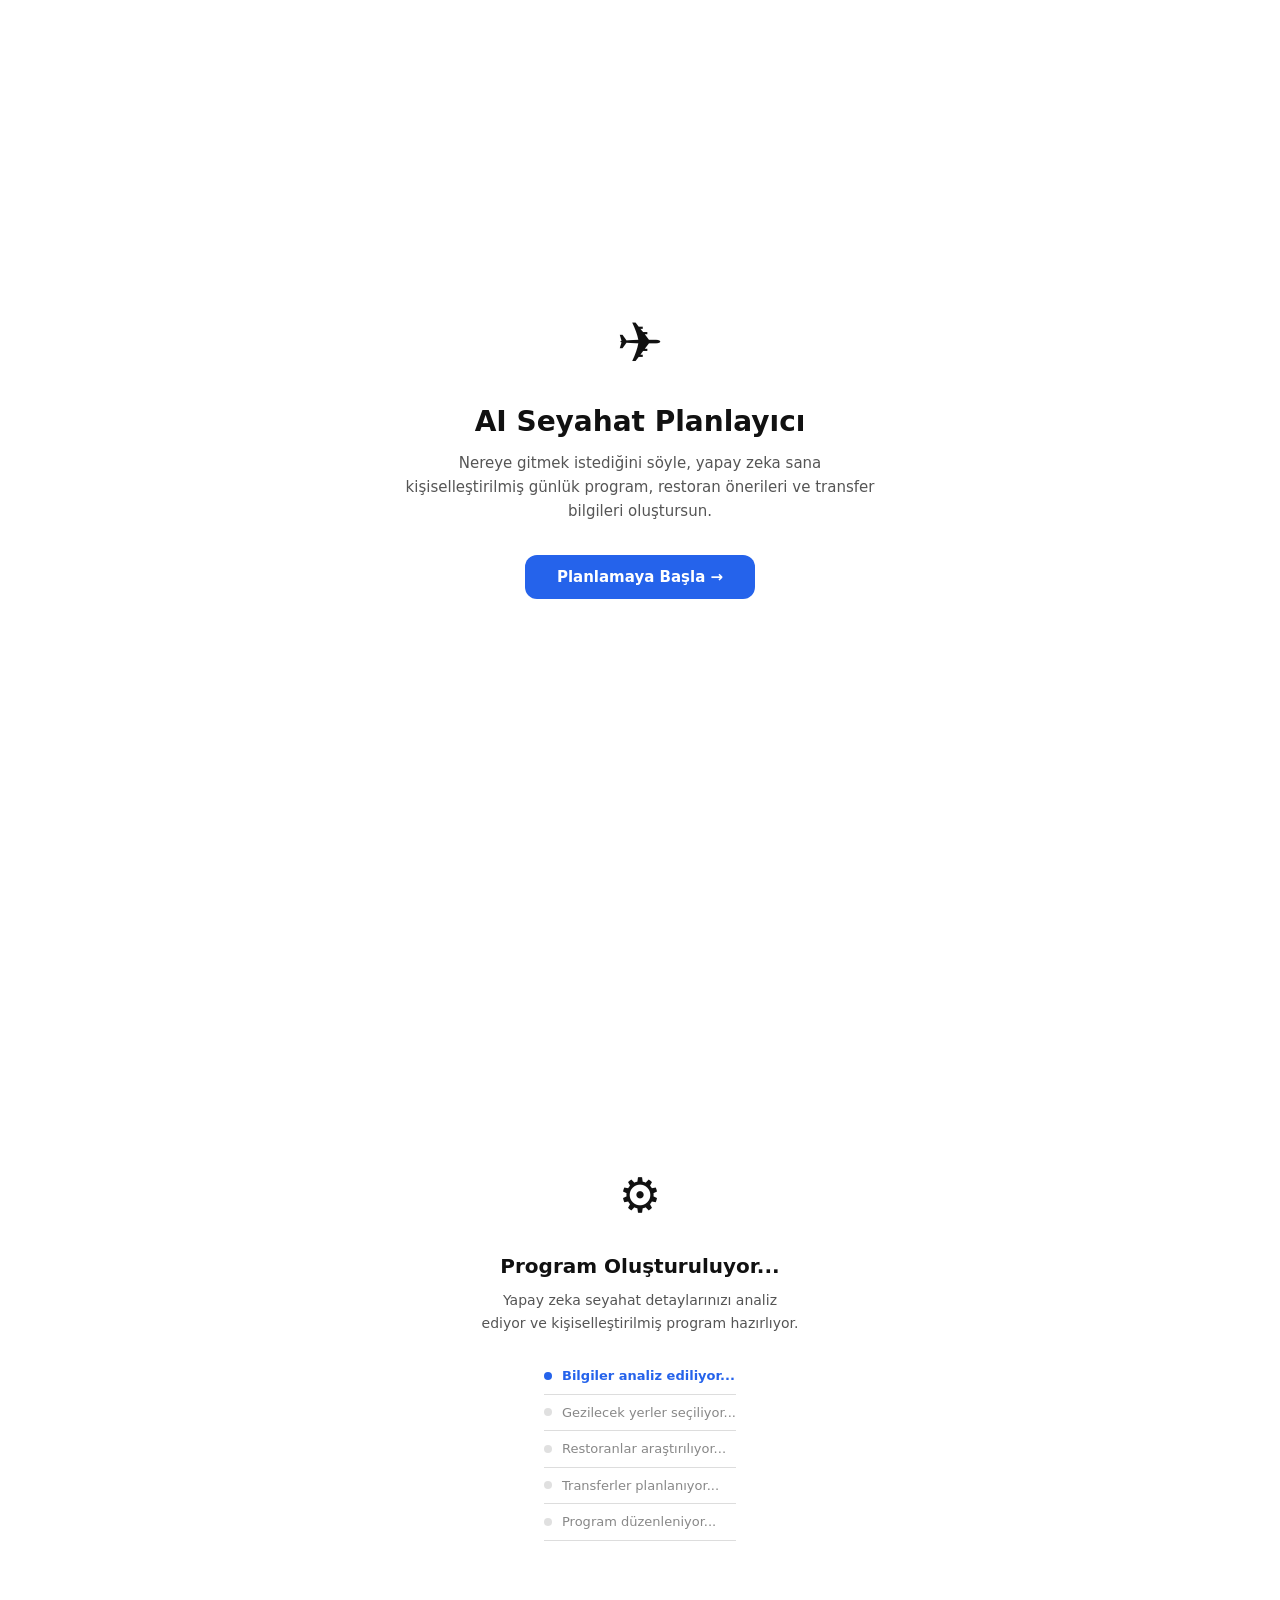
==== index.html @ 876c0dc4 "Add files via upload" ====
<!DOCTYPE html>
<html lang="tr">
<head>
<meta charset="UTF-8">
<meta name="viewport" content="width=device-width, initial-scale=1.0">
<title>AI Seyahat Planlayıcı</title>
<style>
:root {
  --bg:#fff;--bg2:#f6f6f6;--bg3:#ececec;--bg4:#e0e0e0;
  --text:#111;--text2:#555;--text3:#888;
  --border:#ddd;--border2:#bbb;
  --accent:#2563eb;--accent-bg:#eff6ff;--accent-border:#bfdbfe;
  --danger:#dc2626;--danger-bg:#fef2f2;
  --success:#16a34a;--success-bg:#f0fdf4;
  --warn:#d97706;--warn-bg:#fffbeb;
  --radius:8px;--radius-lg:12px;
  --font:'Segoe UI',system-ui,sans-serif;
  --shadow:0 1px 3px rgba(0,0,0,.08),0 1px 2px rgba(0,0,0,.06);
}
@media(prefers-color-scheme:dark){
  :root{
    --bg:#161616;--bg2:#1f1f1f;--bg3:#2a2a2a;--bg4:#333;
    --text:#e8e8e8;--text2:#aaa;--text3:#666;
    --border:#2e2e2e;--border2:#444;
    --accent:#3b82f6;--accent-bg:#1e3a5f;--accent-border:#2a4f8a;
    --danger:#ef4444;--danger-bg:#3b0f0f;
    --success:#22c55e;--success-bg:#0f2e1a;
    --warn:#f59e0b;--warn-bg:#2e1f00;
    --shadow:0 1px 3px rgba(0,0,0,.3);
  }
}
*{box-sizing:border-box;margin:0;padding:0}
body{background:var(--bg);color:var(--text);font-family:var(--font);min-height:100vh;line-height:1.5}
input,select,textarea,button{font-family:var(--font);font-size:14px;color:var(--text)}
input,select,textarea{background:var(--bg);border:1px solid var(--border);border-radius:var(--radius);padding:9px 12px;width:100%;outline:none;transition:border-color .15s}
input:focus,select:focus,textarea:focus{border-color:var(--accent)}
select option{background:var(--bg)}

/* SCREENS */
.screen{display:none;min-height:100vh}
.screen.active{display:block}

/* ── ONBOARDING ── */
#screen-welcome{background:var(--bg);display:flex;align-items:center;justify-content:center;padding:24px}
.welcome-box{max-width:480px;width:100%;text-align:center}
.welcome-icon{font-size:56px;margin-bottom:16px}
.welcome-title{font-size:28px;font-weight:700;color:var(--text);margin-bottom:8px}
.welcome-sub{font-size:15px;color:var(--text2);margin-bottom:32px;line-height:1.6}
.welcome-btn{display:inline-flex;align-items:center;gap:8px;padding:13px 32px;background:var(--accent);color:#fff;border:none;border-radius:var(--radius-lg);font-size:15px;font-weight:600;cursor:pointer;transition:opacity .15s}
.welcome-btn:hover{opacity:.9}

/* ── SETUP FORM ── */
#screen-setup{padding:0}
.setup-header{background:var(--accent);color:#fff;padding:20px 20px 16px;position:sticky;top:0;z-index:10}
.setup-header-top{display:flex;align-items:center;justify-content:space-between;margin-bottom:4px}
.setup-header-title{font-size:17px;font-weight:700}
.setup-progress{font-size:12px;opacity:.8}
.progress-bar{height:3px;background:rgba(255,255,255,.3);border-radius:2px;margin-top:8px}
.progress-fill{height:100%;background:#fff;border-radius:2px;transition:width .3s}

.setup-body{padding:20px;max-width:560px;margin:0 auto;padding-bottom:100px}
.form-section{margin-bottom:28px}
.form-section-title{font-size:13px;font-weight:700;text-transform:uppercase;letter-spacing:.06em;color:var(--text3);margin-bottom:12px;display:flex;align-items:center;gap:6px}
.form-section-title span{font-size:16px}
.form-grid{display:grid;gap:10px}
.form-grid-2{grid-template-columns:1fr 1fr}
.form-label{font-size:12px;font-weight:600;color:var(--text2);margin-bottom:4px;display:block}
.form-group{display:flex;flex-direction:column}
.form-hint{font-size:11px;color:var(--text3);margin-top:4px}
.form-opt{font-size:11px;color:var(--text3);margin-left:4px;font-weight:400}

.tag-group{display:flex;flex-wrap:wrap;gap:6px}
.tag-btn{padding:6px 12px;border:1px solid var(--border);border-radius:20px;background:var(--bg2);font-size:12px;font-weight:500;cursor:pointer;transition:all .15s;color:var(--text2)}
.tag-btn.selected{background:var(--accent-bg);border-color:var(--accent-border);color:var(--accent)}

.api-box{background:var(--bg2);border:1px solid var(--border);border-radius:var(--radius-lg);padding:14px;margin-bottom:20px}
.api-box-title{font-size:13px;font-weight:600;color:var(--text);margin-bottom:4px;display:flex;align-items:center;gap:6px}
.api-box-sub{font-size:12px;color:var(--text2);margin-bottom:10px;line-height:1.5}
.api-input-row{display:flex;gap:8px}
.api-input-row input{flex:1}
.api-toggle{padding:9px 14px;background:var(--bg3);border:1px solid var(--border);border-radius:var(--radius);cursor:pointer;font-size:13px;color:var(--text2);white-space:nowrap}
.api-status{font-size:11px;margin-top:6px;padding:5px 10px;border-radius:var(--radius);display:none}
.api-status.ok{display:block;background:var(--success-bg);color:var(--success)}
.api-status.err{display:block;background:var(--danger-bg);color:var(--danger)}

.setup-footer{position:fixed;bottom:0;left:0;right:0;padding:16px 20px;background:var(--bg);border-top:1px solid var(--border);display:flex;gap:10px;z-index:10}
.btn-primary{flex:1;padding:12px;background:var(--accent);color:#fff;border:none;border-radius:var(--radius-lg);font-size:14px;font-weight:700;cursor:pointer;transition:opacity .15s}
.btn-primary:hover{opacity:.9}
.btn-primary:disabled{opacity:.5;cursor:not-allowed}
.btn-secondary{padding:12px 20px;background:var(--bg2);color:var(--text2);border:1px solid var(--border);border-radius:var(--radius-lg);font-size:14px;font-weight:600;cursor:pointer}

/* ── LOADING ── */
#screen-loading{display:flex;flex-direction:column;align-items:center;justify-content:center;padding:40px 24px;text-align:center}
.loading-icon{font-size:48px;margin-bottom:20px;animation:spin 2s linear infinite}
@keyframes spin{to{transform:rotate(360deg)}}
.loading-title{font-size:20px;font-weight:700;margin-bottom:8px}
.loading-sub{font-size:14px;color:var(--text2);max-width:320px;line-height:1.6}
.loading-steps{margin-top:24px;text-align:left;max-width:300px}
.loading-step{display:flex;align-items:center;gap:10px;padding:8px 0;font-size:13px;color:var(--text3);border-bottom:1px solid var(--border)}
.loading-step.active{color:var(--accent);font-weight:600}
.loading-step.done{color:var(--success)}
.loading-step-dot{width:8px;height:8px;border-radius:50%;background:var(--bg4);flex-shrink:0}
.loading-step.active .loading-step-dot{background:var(--accent)}
.loading-step.done .loading-step-dot{background:var(--success)}

/* ── PROGRAM (Japonya stili) ── */
#screen-program{padding:0}
.prog-header{background:var(--bg);border-bottom:1px solid var(--border);padding:14px 16px;position:sticky;top:0;z-index:10}
.prog-header-top{display:flex;align-items:center;justify-content:space-between;margin-bottom:2px}
.prog-trip-name{font-size:16px;font-weight:700;color:var(--text)}
.prog-trip-dates{font-size:12px;color:var(--text2)}
.prog-header-actions{display:flex;gap:8px;align-items:center}
.prog-new-btn{font-size:11px;font-weight:600;color:var(--accent);background:var(--accent-bg);border:1px solid var(--accent-border);padding:5px 11px;border-radius:var(--radius);cursor:pointer}
.countdown-badge{font-size:11px;font-weight:600;background:var(--accent-bg);color:var(--accent);padding:4px 10px;border-radius:var(--radius)}

.date-strip{display:flex;gap:6px;overflow-x:auto;padding:12px 16px;scrollbar-width:none;background:var(--bg)}
.date-strip::-webkit-scrollbar{display:none}
.date-btn{flex-shrink:0;padding:7px 11px;border-radius:var(--radius);border:1px solid var(--border);background:var(--bg);cursor:pointer;text-align:center;min-width:56px;transition:all .15s;color:var(--text)}
.date-btn.active{background:var(--accent-bg);border-color:var(--accent-border)}
.date-btn .dn{font-size:9.5px;color:var(--text2)}
.date-btn.active .dn{color:var(--accent)}
.date-btn .dd{font-size:16px;font-weight:700;color:var(--text)}
.date-btn.active .dd{color:var(--accent)}
.date-btn .dc{font-size:8.5px;color:var(--text3);margin-top:1px}
.date-btn.active .dc{color:var(--accent)}

.weather-card{margin:0 16px 10px;background:var(--bg2);border:1px solid var(--border);border-radius:var(--radius-lg);padding:10px 14px;display:flex;align-items:center;justify-content:space-between}
.w-left{display:flex;align-items:center;gap:10px}
.w-icon{font-size:26px;line-height:1}
.w-temp{font-size:20px;font-weight:700;color:var(--text)}
.w-range{font-size:12px;color:var(--text2)}
.w-right{text-align:right}
.w-desc{font-size:12px;color:var(--text2)}
.w-tip{font-size:11px;color:var(--text3);margin-top:2px;max-width:180px}

.sec-label{font-size:11px;font-weight:700;color:var(--text2);letter-spacing:.06em;text-transform:uppercase;padding:0 16px 8px;display:flex;align-items:center;justify-content:space-between}
.add-btn{font-size:11px;font-weight:600;color:var(--accent);background:var(--accent-bg);border:1px solid var(--accent-border);padding:4px 12px;border-radius:var(--radius);cursor:pointer}

.timeline{padding:0 16px}
.tl-item{display:flex;gap:10px;margin-bottom:4px}
.tl-time{width:42px;flex-shrink:0;font-size:11px;color:var(--text3);padding-top:10px;text-align:right;line-height:1.3}
.tl-mid{width:18px;flex-shrink:0;display:flex;flex-direction:column;align-items:center}
.dot{width:10px;height:10px;border-radius:50%;margin-top:8px;flex-shrink:0;border:2px solid var(--bg)}
.dot-tren{background:#2563eb}.dot-gezi{background:#16a34a}.dot-yemek{background:#dc2626}
.dot-otel{background:#7c3aed}.dot-gece{background:#be185d}.dot-ucus{background:#6b7280}.dot-hotel{background:#7c3aed}
.tl-line{flex:1;width:2px;background:var(--border);margin-top:2px}
.ev-card{flex:1;background:var(--bg);border:1px solid var(--border);border-radius:var(--radius);padding:9px 12px;margin-bottom:4px;cursor:pointer;transition:border-color .15s;position:relative}
.ev-card:hover{border-color:var(--border2)}
.ev-card.active{border-color:var(--accent-border);background:var(--accent-bg)}
.ev-card.ev-return{background:var(--bg2)}
.ev-title{font-size:13px;font-weight:600;color:var(--text)}
.ev-card.active .ev-title{color:var(--accent)}
.ev-sub{font-size:11px;color:var(--text2);margin-top:2px}
.ev-badges{display:flex;gap:4px;margin-top:6px;flex-wrap:wrap}
.badge{font-size:9.5px;padding:2px 7px;border-radius:var(--radius);font-weight:600}
.badge-tren{background:#eff6ff;color:#1d4ed8}.badge-gezi{background:#f0fdf4;color:#15803d}
.badge-yemek{background:#fef2f2;color:#b91c1c}.badge-otel{background:#f5f3ff;color:#6d28d9}
.badge-gece{background:#fdf2f8;color:#9d174d}.badge-rez{background:#fef2f2;color:#991b1b}
@media(prefers-color-scheme:dark){
  .badge-tren{background:#1e3a6e;color:#93c5fd}.badge-gezi{background:#14532d;color:#86efac}
  .badge-yemek{background:#450a0a;color:#fca5a5}.badge-otel{background:#2e1065;color:#c4b5fd}
  .badge-gece{background:#4a044e;color:#f0abfc}.badge-rez{background:#450a0a;color:#fca5a5}
}
.ev-actions{position:absolute;top:8px;right:8px;display:none;gap:4px}
.ev-card:hover .ev-actions{display:flex}
.ev-edit{font-size:11px;background:var(--accent-bg);color:var(--accent);border:none;padding:2px 8px;border-radius:var(--radius);cursor:pointer;font-weight:600}
.ev-del{font-size:11px;background:var(--danger-bg);color:var(--danger);border:none;padding:2px 8px;border-radius:var(--radius);cursor:pointer;font-weight:600}

.detail-panel{margin:4px 16px 0;background:var(--bg);border:1px solid var(--accent-border);border-radius:var(--radius-lg);overflow:hidden;display:none}
.detail-panel.open{display:block}
.detail-header{background:var(--accent-bg);padding:10px 14px;display:flex;align-items:center;justify-content:space-between}
.detail-htitle{font-size:13px;font-weight:600;color:var(--accent)}
.detail-close{font-size:20px;cursor:pointer;color:var(--accent);background:none;border:none;padding:0;line-height:1;font-family:var(--font)}
.detail-body{padding:12px 14px}
.det-row{display:flex;gap:8px;margin-bottom:8px;align-items:flex-start}
.det-key{font-size:11px;color:var(--text2);width:52px;flex-shrink:0;padding-top:1px;font-weight:600}
.det-val{font-size:12px;color:var(--text);flex:1;line-height:1.5}
.det-val.warn{color:var(--danger);font-weight:600}
.det-map{display:block;width:100%;margin-top:10px;padding:9px;text-align:center;background:var(--bg2);border:1px solid var(--border);border-radius:var(--radius);font-size:12px;font-weight:600;color:var(--accent);text-decoration:none}
.det-map:hover{background:var(--bg3)}

.add-form{margin:8px 16px 0;background:var(--bg2);border:1px solid var(--border2);border-radius:var(--radius-lg);padding:14px;display:none}
.add-form.open{display:block}
.add-form-title{font-size:13px;font-weight:700;color:var(--text);margin-bottom:12px}
.form-row{display:flex;gap:8px;margin-bottom:8px}
.form-row input,.form-row select{flex:1}
.form-row select{min-width:110px;max-width:130px}
.form-btns{display:flex;gap:8px;margin-top:12px}
.form-btns button{flex:1;padding:9px;font-size:12px;font-weight:700;font-family:var(--font);border-radius:var(--radius);cursor:pointer;border:1px solid var(--border)}
.form-save{background:var(--accent-bg);color:var(--accent);border-color:var(--accent-border)}
.form-cancel{background:var(--bg);color:var(--text2)}

.btabs{display:flex;margin:16px 16px 0;border:1px solid var(--border);border-radius:var(--radius);overflow:hidden}
.tbtn{flex:1;padding:9px 4px;font-size:11px;font-weight:600;color:var(--text2);background:var(--bg2);border:none;cursor:pointer;border-right:1px solid var(--border);transition:all .15s;font-family:var(--font)}
.tbtn:last-child{border-right:none}
.tbtn.active{background:var(--bg);color:var(--text)}
.tab-content{margin:8px 16px 0;display:none}
.tab-content.active{display:block}

.rez-card{background:var(--bg);border:1px solid var(--border);border-radius:var(--radius);padding:10px 12px;margin-bottom:6px;display:flex;align-items:center;gap:10px}
.rez-dot{width:9px;height:9px;border-radius:50%;flex-shrink:0}
.rez-dot.zorunlu{background:#dc2626}.rez-dot.onerilen{background:#d97706}.rez-dot.bilet{background:#16a34a}
.rez-name{font-size:13px;font-weight:600;color:var(--text)}
.rez-meta{font-size:11px;color:var(--text2);margin-top:1px}
.rez-phone{font-size:11px;color:var(--accent);background:none;border:none;cursor:pointer;padding:0;font-family:var(--font);font-weight:600}

.tr-card{background:var(--bg);border:1px solid var(--border);border-radius:var(--radius);padding:10px 12px;margin-bottom:6px}
.tr-route{font-size:13px;font-weight:600;color:var(--text)}
.tr-detail{font-size:11px;color:var(--text2);margin-top:3px;line-height:1.5}
.tr-tag{display:inline-block;margin-top:5px;font-size:9.5px;padding:2px 8px;background:var(--accent-bg);color:var(--accent);border-radius:var(--radius);font-weight:600}

.qgrid{display:grid;grid-template-columns:1fr 1fr;gap:6px}
.qcard{background:var(--bg2);border-radius:var(--radius);padding:10px 12px}
.qlabel{font-size:10px;color:var(--text2);margin-bottom:4px;font-weight:600;text-transform:uppercase;letter-spacing:.04em}
.qval{font-size:15px;font-weight:700;color:var(--text)}
.qsub{font-size:11px;color:var(--text3);margin-top:2px}
.divider{height:1px;background:var(--border);margin:12px 0}
.info-text{font-size:12px;color:var(--text2);line-height:1.8}
.info-text b{color:var(--text)}

.legend{display:flex;flex-wrap:wrap;gap:8px;padding:0 16px 4px}
.leg-item{display:flex;align-items:center;gap:5px;font-size:11px;color:var(--text2)}
.leg-dot{width:8px;height:8px;border-radius:50%;flex-shrink:0}
.prog-footer{text-align:center;padding:16px 0 8px}
.reset-btn{font-size:11px;color:var(--text3);background:none;border:none;cursor:pointer;text-decoration:underline;font-family:var(--font)}

/* ERROR */
.error-box{margin:16px;background:var(--danger-bg);border:1px solid var(--danger);border-radius:var(--radius-lg);padding:14px;display:none}
.error-box.show{display:block}
.error-title{font-size:13px;font-weight:700;color:var(--danger);margin-bottom:4px}
.error-msg{font-size:12px;color:var(--danger);line-height:1.5}
.error-retry{margin-top:10px;padding:7px 16px;background:var(--danger);color:#fff;border:none;border-radius:var(--radius);font-size:12px;font-weight:600;cursor:pointer;font-family:var(--font)}
</style>
</head>
<body>

<!-- ═══ EKRAN 1: HOŞ GELDİN ═══ -->
<div id="screen-welcome" class="screen active">
  <div class="welcome-box">
    <div class="welcome-icon">✈️</div>
    <h1 class="welcome-title">AI Seyahat Planlayıcı</h1>
    <p class="welcome-sub">Nereye gitmek istediğini söyle, yapay zeka sana kişiselleştirilmiş günlük program, restoran önerileri ve transfer bilgileri oluştursun.</p>
    <button class="welcome-btn" onclick="goSetup()">Planlamaya Başla →</button>
  </div>
</div>

<!-- ═══ EKRAN 2: FORM ═══ -->
<div id="screen-setup" class="screen">
  <div class="setup-header">
    <div class="setup-header-top">
      <span class="setup-header-title">Seyahat Detayları</span>
      <span class="setup-progress" id="form-progress">Adım 1/3</span>
    </div>
    <div class="progress-bar"><div class="progress-fill" id="progress-fill" style="width:33%"></div></div>
  </div>

  <div class="setup-body">

    <!-- API ANAHTARI -->
    <div class="api-box" id="api-box">
      <div class="api-box-title">🔑 API Anahtarı <span style="font-size:11px;font-weight:400;color:var(--text3)">(GitHub Pages için)</span></div>
      <div class="api-box-sub">Claude.ai'de bu alan atlanabilir. GitHub Pages'de kullanmak için Anthropic API anahtarınızı girin. Anahtar yalnızca tarayıcınızda saklanır.</div>
      <div class="api-input-row">
        <input type="password" id="api-key-input" placeholder="sk-ant-..." autocomplete="off">
        <button class="api-toggle" onclick="toggleKey()">Göster</button>
        <button class="api-toggle" onclick="testKey()" style="background:var(--accent-bg);color:var(--accent);border-color:var(--accent-border)">Test</button>
      </div>
      <div class="api-status" id="api-status"></div>
      <p style="font-size:11px;color:var(--text3);margin-top:8px">
        Anahtar al: <a href="https://console.anthropic.com" target="_blank" style="color:var(--accent)">console.anthropic.com</a> → API Keys → Create Key. Claude.ai'de kullanıyorsanız bu alanı boş bırakın.
      </p>
    </div>

    <!-- BÖLÜM 1: NEREYE -->
    <div class="form-section">
      <div class="form-section-title"><span>🌍</span> Nereye Gidiyorsunuz?</div>
      <div class="form-grid">
        <div class="form-group">
          <label class="form-label">Ülke / Şehirler *</label>
          <input type="text" id="f-ulke" placeholder="ör: Japonya – Tokyo, Kyoto, Osaka" required>
          <span class="form-hint">Birden fazla şehir varsa virgülle ayırın</span>
        </div>
        <div class="form-group">
          <label class="form-label">Varış Havalimanı *</label>
          <input type="text" id="f-havaalani-varis" placeholder="ör: Haneda (HND) veya Narita (NRT)">
        </div>
        <div class="form-group">
          <label class="form-label">Dönüş Havalimanı <span class="form-opt">opsiyonel</span></label>
          <input type="text" id="f-havaalani-donus" placeholder="Varışla aynıysa boş bırakın">
        </div>
      </div>
    </div>

    <!-- BÖLÜM 2: TARİHLER -->
    <div class="form-section">
      <div class="form-section-title"><span>📅</span> Tarihler ve Saatler</div>
      <div class="form-grid form-grid-2">
        <div class="form-group">
          <label class="form-label">Gidiş Tarihi *</label>
          <input type="date" id="f-giris-tarih">
        </div>
        <div class="form-group">
          <label class="form-label">Dönüş Tarihi *</label>
          <input type="date" id="f-cikis-tarih">
        </div>
        <div class="form-group">
          <label class="form-label">Varış Saati *</label>
          <input type="time" id="f-varis-saat" placeholder="Yerel saatle">
        </div>
        <div class="form-group">
          <label class="form-label">Dönüş Uçuş Saati *</label>
          <input type="time" id="f-donus-saat" placeholder="Kalkış saati">
        </div>
      </div>
      <div class="form-group" style="margin-top:10px">
        <label class="form-label">Kişi Sayısı</label>
        <select id="f-kisi">
          <option value="1">1 kişi</option>
          <option value="2" selected>2 kişi</option>
          <option value="3">3 kişi</option>
          <option value="4">4 kişi</option>
          <option value="5+">5+ kişi</option>
        </select>
      </div>
    </div>

    <!-- BÖLÜM 3: OTEL -->
    <div class="form-section">
      <div class="form-section-title"><span>🏨</span> Konaklama <span class="form-opt" style="font-size:12px;font-weight:400;text-transform:none;letter-spacing:0">(Opsiyonel)</span></div>
      <div id="otel-listesi">
        <div class="form-group otel-item">
          <label class="form-label">Otel / Bölge</label>
          <div style="display:flex;gap:8px">
            <input type="text" placeholder="ör: Shibuya Tokyu Rei veya Shibuya bölgesi" style="flex:1">
            <input type="text" placeholder="Tarih aralığı (ör: 26-28 Mar)" style="flex:1">
          </div>
        </div>
      </div>
      <button onclick="otelEkle()" style="margin-top:8px;font-size:12px;color:var(--accent);background:none;border:none;cursor:pointer;font-family:var(--font);font-weight:600">+ Otel Ekle</button>
    </div>

    <!-- BÖLÜM 4: TERCIHLER -->
    <div class="form-section">
      <div class="form-section-title"><span>⚡</span> Gezi Tercihleri</div>
      <div class="form-group" style="margin-bottom:12px">
        <label class="form-label">Gezi Temposu</label>
        <select id="f-tempo">
          <option value="rahat">Rahat – Az yer, derin gezme, molalar</option>
          <option value="orta" selected>Orta – Dengeli tempo</option>
          <option value="yogun">Yoğun – Mümkün olduğunca çok yer</option>
        </select>
      </div>
      <div class="form-group" style="margin-bottom:12px">
        <label class="form-label">Bütçe Seviyesi</label>
        <select id="f-butce">
          <option value="ekonomik">Ekonomik – Uygun fiyatlı seçenekler</option>
          <option value="orta" selected>Orta – Her kategoride seçenek</option>
          <option value="luks">Lüks – Kalite ön planda</option>
        </select>
      </div>
      <div class="form-group">
        <label class="form-label" style="margin-bottom:8px">İlgi Alanları (birden fazla seçilebilir)</label>
        <div class="tag-group" id="ilgi-group">
          <button class="tag-btn selected" data-val="kültür tapınak tarihi">🏛 Kültür & Tarih</button>
          <button class="tag-btn selected" data-val="yemek restoran sokak yemeği">🍜 Yemek & Mutfak</button>
          <button class="tag-btn" data-val="alışveriş market">🛍 Alışveriş</button>
          <button class="tag-btn" data-val="doğa park bahçe">🌿 Doğa & Parklar</button>
          <button class="tag-btn" data-val="gece hayatı bar kulüp">🎵 Gece Hayatı</button>
          <button class="tag-btn" data-val="müze sanat galeri">🎨 Müze & Sanat</button>
          <button class="tag-btn" data-val="macera aktivite deneyim">🎭 Deneyim & Aktivite</button>
          <button class="tag-btn" data-val="plaj deniz">🏖 Plaj & Deniz</button>
          <button class="tag-btn" data-val="spor fitness yürüyüş">🏃 Spor & Yürüyüş</button>
        </div>
      </div>
    </div>

    <!-- BÖLÜM 5: EK BİLGİLER -->
    <div class="form-section">
      <div class="form-section-title"><span>📝</span> Ek Notlar <span class="form-opt" style="font-size:12px;font-weight:400;text-transform:none;letter-spacing:0">(Opsiyonel)</span></div>
      <div class="form-group">
        <label class="form-label">Özel İstekler / Notlar</label>
        <textarea id="f-notlar" rows="3" placeholder="ör: Vejetaryen yemek tercih ederiz, çocuk var, daha önce Tokyo'ya gittik Kyoto'yu görmek istiyoruz..."></textarea>
      </div>
      <div class="form-group" style="margin-top:10px">
        <label class="form-label">Ulaşım Tercihi</label>
        <select id="f-ulasim">
          <option value="toplu" selected>Toplu taşıma (metro, tren, otobüs)</option>
          <option value="karisik">Karışık (toplu taşıma + taksi)</option>
          <option value="arac">Araç kiralama</option>
        </select>
      </div>
    </div>

  </div>

  <div class="setup-footer">
    <button class="btn-secondary" onclick="goWelcome()">← Geri</button>
    <button class="btn-primary" id="generate-btn" onclick="generateProgram()">🪄 Program Oluştur</button>
  </div>
</div>

<!-- ═══ EKRAN 3: YÜKLEME ═══ -->
<div id="screen-loading" class="screen">
  <div class="loading-icon">⚙️</div>
  <div class="loading-title">Program Oluşturuluyor...</div>
  <div class="loading-sub">Yapay zeka seyahat detaylarınızı analiz ediyor ve kişiselleştirilmiş program hazırlıyor.</div>
  <div class="loading-steps">
    <div class="loading-step active" id="step-1"><div class="loading-step-dot"></div>Bilgiler analiz ediliyor...</div>
    <div class="loading-step" id="step-2"><div class="loading-step-dot"></div>Gezilecek yerler seçiliyor...</div>
    <div class="loading-step" id="step-3"><div class="loading-step-dot"></div>Restoranlar araştırılıyor...</div>
    <div class="loading-step" id="step-4"><div class="loading-step-dot"></div>Transferler planlanıyor...</div>
    <div class="loading-step" id="step-5"><div class="loading-step-dot"></div>Program düzenleniyor...</div>
  </div>
  <div class="error-box" id="error-box">
    <div class="error-title">⚠️ Hata Oluştu</div>
    <div class="error-msg" id="error-msg"></div>
    <button class="error-retry" onclick="goSetup()">← Geri Dön</button>
  </div>
</div>

<!-- ═══ EKRAN 4: PROGRAM ═══ -->
<div id="screen-program" class="screen">
  <div class="prog-header">
    <div class="prog-header-top">
      <div>
        <div class="prog-trip-name" id="prog-title">Seyahat Programı</div>
        <div class="prog-trip-dates" id="prog-dates"></div>
      </div>
      <div class="prog-header-actions">
        <div class="countdown-badge" id="cd-badge">...</div>
        <button class="prog-new-btn" onclick="goSetup()">Yeni Plan</button>
      </div>
    </div>
  </div>
  <div class="legend">
    <div class="leg-item"><div class="leg-dot" style="background:#2563eb"></div>Tren</div>
    <div class="leg-item"><div class="leg-dot" style="background:#16a34a"></div>Gezi</div>
    <div class="leg-item"><div class="leg-dot" style="background:#dc2626"></div>Yemek</div>
    <div class="leg-item"><div class="leg-dot" style="background:#7c3aed"></div>Otel</div>
    <div class="leg-item"><div class="leg-dot" style="background:#be185d"></div>Gece</div>
    <div class="leg-item"><div class="leg-dot" style="background:#6b7280"></div>Uçuş</div>
  </div>
  <div class="date-strip" id="ds"></div>
  <div class="weather-card" id="wc" style="display:none"></div>
  <div class="sec-label" id="sl"><span id="sl-text">Program</span><button class="add-btn" onclick="toggleForm()">+ Ekle</button></div>
  <div class="timeline" id="tl"></div>
  <div class="detail-panel" id="dp">
    <div class="detail-header"><span class="detail-htitle" id="dh"></span><button class="detail-close" onclick="closeDetail()">×</button></div>
    <div class="detail-body" id="db"></div>
  </div>
  <div class="add-form" id="af">
    <div class="add-form-title" id="form-title">Yeni Etkinlik Ekle</div>
    <div class="form-row">
      <input type="text" id="f-time" placeholder="Saat (14:30)" style="max-width:100px">
      <select id="f-type">
        <option value="gezi">Gezi</option>
        <option value="yemek">Yemek</option>
        <option value="tren">Tren/Ulaşım</option>
        <option value="otel">Otel</option>
        <option value="gece">Gece</option>
        <option value="ucus">Uçuş</option>
      </select>
    </div>
    <div class="form-row"><input type="text" id="f-etitle" placeholder="Etkinlik adı *"></div>
    <div class="form-row"><input type="text" id="f-esub" placeholder="Kısa açıklama"></div>
    <div class="form-row"><input type="text" id="f-eadres" placeholder="Adres"></div>
    <div class="form-row"><input type="text" id="f-eucret" placeholder="Ücret (ör: ¥500)"></div>
    <div class="form-row"><input type="text" id="f-enot" placeholder="Önemli not"></div>
    <div class="form-btns">
      <button class="form-cancel" onclick="toggleForm()">İptal</button>
      <button class="form-save" id="form-save-btn" onclick="saveEvent()">Kaydet</button>
    </div>
  </div>
  <div class="btabs">
    <button class="tbtn active" onclick="switchTab('rez',this)">Rezervasyonlar</button>
    <button class="tbtn" onclick="switchTab('trans',this)">Transferler</button>
    <button class="tbtn" onclick="switchTab('bilgi',this)">Genel Bilgi</button>
  </div>
  <div class="tab-content active" id="tab-rez"></div>
  <div class="tab-content" id="tab-trans"></div>
  <div class="tab-content" id="tab-bilgi"></div>
  <div class="prog-footer">
    <button class="reset-btn" onclick="resetAll()">Programı Sıfırla</button>
  </div>
</div>

<script>
// ═══════════════════════════════════════════════
// DURUM
// ═══════════════════════════════════════════════
let TRIP = null;   // {title, dates, info}
let DAYS = [];     // [{date,day,city,weather,events,transfer}]
let cur = 0, openEv = null, formOpen = false, editIdx = -1;

const SK = 'ai_seyahat_v1';

// ═══════════════════════════════════════════════
// EKRAN GEÇİŞLERİ
// ═══════════════════════════════════════════════
function show(id) {
  document.querySelectorAll('.screen').forEach(s => s.classList.remove('active'));
  document.getElementById('screen-' + id).classList.add('active');
  window.scrollTo(0, 0);
}
function goWelcome() { show('welcome'); }
function goSetup() {
  show('setup');
  // Kayıtlı API anahtarını yükle
  const k = localStorage.getItem('ai_api_key');
  if (k) document.getElementById('api-key-input').value = k;
}

// ═══════════════════════════════════════════════
// SETUP FORM
// ═══════════════════════════════════════════════
function toggleKey() {
  const inp = document.getElementById('api-key-input');
  inp.type = inp.type === 'password' ? 'text' : 'password';
}

async function testKey() {
  const key = document.getElementById('api-key-input').value.trim();
  const st = document.getElementById('api-status');
  if (!key) { st.className = 'api-status err'; st.textContent = 'API anahtarı boş.'; return; }
  st.className = 'api-status'; st.textContent = 'Test ediliyor...'; st.style.display = 'block';
  try {
    const r = await callClaude('Merhaba, sadece "Tamam" de.', key, 50);
    localStorage.setItem('ai_api_key', key);
    st.className = 'api-status ok'; st.textContent = '✓ API anahtarı geçerli ve kaydedildi.';
  } catch(e) {
    st.className = 'api-status err'; st.textContent = '✗ ' + e.message;
  }
}

document.querySelectorAll('.tag-btn').forEach(b => {
  b.addEventListener('click', () => b.classList.toggle('selected'));
});

function otelEkle() {
  const div = document.createElement('div');
  div.className = 'form-group otel-item';
  div.style.marginTop = '8px';
  div.innerHTML = `<div style="display:flex;gap:8px">
    <input type="text" placeholder="Otel adı / bölge" style="flex:1">
    <input type="text" placeholder="Tarih aralığı" style="flex:1">
    <button onclick="this.parentElement.parentElement.remove()" style="background:none;border:none;cursor:pointer;color:var(--danger);font-size:16px;padding:0 4px">×</button>
  </div>`;
  document.getElementById('otel-listesi').appendChild(div);
}

function getFormData() {
  const ilgiler = [...document.querySelectorAll('.tag-btn.selected')].map(b => b.dataset.val).join(', ');
  const oteller = [...document.querySelectorAll('.otel-item')].map(item => {
    const inputs = item.querySelectorAll('input');
    return inputs[0]?.value ? `${inputs[0].value} (${inputs[1]?.value || ''})` : null;
  }).filter(Boolean);

  return {
    ulke: document.getElementById('f-ulke').value,
    havaalani_varis: document.getElementById('f-havaalani-varis').value,
    havaalani_donus: document.getElementById('f-havaalani-donus').value,
    giris_tarih: document.getElementById('f-giris-tarih').value,
    cikis_tarih: document.getElementById('f-cikis-tarih').value,
    varis_saat: document.getElementById('f-varis-saat').value,
    donus_saat: document.getElementById('f-donus-saat').value,
    kisi: document.getElementById('f-kisi').value,
    tempo: document.getElementById('f-tempo').value,
    butce: document.getElementById('f-butce').value,
    ilgiler,
    oteller,
    notlar: document.getElementById('f-notlar').value,
    ulasim: document.getElementById('f-ulasim').value,
  };
}

async function generateProgram() {
  const d = getFormData();
  if (!d.ulke || !d.giris_tarih || !d.cikis_tarih) {
    alert('Lütfen ülke ve tarih bilgilerini doldurun.'); return;
  }

  const apiKey = document.getElementById('api-key-input').value.trim() || null;
  if (apiKey) localStorage.setItem('ai_api_key', apiKey);

  show('loading');
  animateSteps();

  const prompt = buildPrompt(d);
  try {
    const json = await callClaude(prompt, apiKey, 8000);
    const parsed = JSON.parse(json);
    TRIP = parsed.trip;
    DAYS = parsed.days;
    saveToStorage();
    buildProgramScreen();
    show('program');
  } catch(e) {
    document.getElementById('error-box').classList.add('show');
    document.getElementById('error-msg').textContent = e.message + '\n\nAPI anahtarınızı kontrol edin veya geri dönüp tekrar deneyin.';
  }
}

// ═══════════════════════════════════════════════
// PROMPT OLUŞTURMA
// ═══════════════════════════════════════════════
function buildPrompt(d) {
  const gun = daysBetween(d.giris_tarih, d.cikis_tarih);
  return `Sen deneyimli bir seyahat planlayıcısısın. Aşağıdaki bilgilere göre eksiksiz bir seyahat programı oluştur.

SEYAHAT BİLGİLERİ:
- Destinasyon: ${d.ulke}
- Tarihler: ${d.giris_tarih} – ${d.cikis_tarih} (${gun} gün)
- Varış havalimanı: ${d.havaalani_varis || 'belirtilmedi'}
- Dönüş havalimanı: ${d.havaalani_donus || d.havaalani_varis || 'belirtilmedi'}
- Varış saati: ${d.varis_saat || 'belirtilmedi'}
- Dönüş uçuşu: ${d.donus_saat || 'belirtilmedi'}
- Kişi sayısı: ${d.kisi}
- Tempo: ${d.tempo}
- Bütçe: ${d.butce}
- İlgi alanları: ${d.ilgiler || 'genel'}
- Ulaşım tercihi: ${d.ulasim}
${d.oteller.length ? `- Oteller: ${d.oteller.join(', ')}` : ''}
${d.notlar ? `- Özel notlar: ${d.notlar}` : ''}

GÖREVİN:
Gerçekçi, mantıklı rotalar ve önerilerle dolu günlük program oluştur. Her gün için:
1. Bölgeye en yakın restoranları seç (uzak yerlere gitme)
2. Rota mantığına dikkat et (kuzey→güney veya tek yön, geri dönüş olmasın)
3. Gerçekten var olan yerleri öner
4. Transfer bilgilerini ekle (hat adı, süre, ücret)
5. Her günün sonuna otele dönüş ekle
6. Akşam yemeği için rezervasyon gerekiyorsa belirt

YANIT FORMATI (SADECE JSON, başka hiçbir şey yazma):
{
  "trip": {
    "title": "şehir adı seyahati",
    "subtitle": "X Mar – Y Nis YYYY · N kişi",
    "start_date": "YYYY-MM-DD",
    "end_date": "YYYY-MM-DD",
    "country": "ülke",
    "currency": "para birimi simgesi (ör: ¥ veya €)",
    "emergency": {"polis": "110", "ambulans": "112"},
    "genel_bilgi": ["madde1", "madde2", "madde3"],
    "rezervasyonlar": [
      {"type": "zorunlu|onerilen|bilet", "name": "mekan adı", "tarih": "gün", "saat": "HH:MM", "telefon": "+xx...", "url": ""}
    ]
  },
  "days": [
    {
      "date": "26 Mar",
      "day": "Per",
      "city": "şehir",
      "weather": {"icon": "🌤", "hi": 18, "lo": 10, "desc": "açıklama", "tip": "giysi/hava tavsiyesi"},
      "events": [
        {
          "time": "HH:MM",
          "type": "ucus|tren|gezi|yemek|otel|gece|hotel",
          "title": "etkinlik adı",
          "sub": "kısa açıklama · ücret bilgisi",
          "badges": ["TREN"],
          "isReturn": false,
          "detail": {
            "adres": "tam adres",
            "sure": "süre",
            "ucret": "ücret",
            "not": "önemli not",
            "maps": "https://maps.google.com/?q=..."
          }
        }
      ],
      "transfer": [
        {"route": "A → B", "detail": "hat adı ve detay", "ucret": "ücret · süre"}
      ]
    }
  ]
}

BADGE DEĞERLERİ (sadece bunları kullan): UÇUŞ, TREN, SHİNKANSEN, GEZİ, UNESCO, ÜCRETSİZ, KAHVALTI, ÖĞLE, AKŞAM, ATIŞTIRMA, OTEL, TRANSFER, GECE, REZERVASYON, BİLET, KRİTİK, TUR

Türkçe yaz. Sadece JSON döndür, açıklama ekleme.`;
}

function daysBetween(d1, d2) {
  return Math.round((new Date(d2) - new Date(d1)) / 86400000) + 1;
}

// ═══════════════════════════════════════════════
// API ÇAĞRISI
// ═══════════════════════════════════════════════
async function callClaude(prompt, apiKey, maxTokens = 4000) {
  // Claude.ai artifact modu: inject edilen API'yi kullan
  const isArtifact = typeof window.claude !== 'undefined' || !apiKey;

  const headers = { 'Content-Type': 'application/json' };
  if (apiKey) {
    headers['x-api-key'] = apiKey;
    headers['anthropic-version'] = '2023-06-01';
    headers['anthropic-dangerous-direct-browser-access'] = 'true';
  }

  const body = {
    model: 'claude-sonnet-4-5',
    max_tokens: maxTokens,
    messages: [{ role: 'user', content: prompt }]
  };

  const url = 'https://api.anthropic.com/v1/messages';

  const resp = await fetch(url, {
    method: 'POST',
    headers,
    body: JSON.stringify(body)
  });

  if (!resp.ok) {
    const err = await resp.json().catch(() => ({}));
    throw new Error(err?.error?.message || `HTTP ${resp.status}: API isteği başarısız.`);
  }

  const data = await resp.json();
  return data.content[0].text;
}

// ═══════════════════════════════════════════════
// LOADING ANİMASYONU
// ═══════════════════════════════════════════════
function animateSteps() {
  const steps = [1,2,3,4,5];
  const delays = [0, 1500, 3000, 5000, 7000];
  steps.forEach((s, i) => {
    setTimeout(() => {
      document.querySelectorAll('.loading-step').forEach(el => el.classList.remove('active'));
      if (i > 0) document.getElementById('step-' + steps[i-1]).classList.add('done');
      document.getElementById('step-' + s).classList.add('active');
    }, delays[i]);
  });
}

// ═══════════════════════════════════════════════
// PROGRAM EKRANI
// ═══════════════════════════════════════════════
function buildProgramScreen() {
  document.getElementById('prog-title').textContent = TRIP.title;
  document.getElementById('prog-dates').textContent = TRIP.subtitle;
  buildCountdown();
  buildStrip();
  if (DAYS.length > 0) renderDay(DAYS[0]);
}

function buildCountdown() {
  const badge = document.getElementById('cd-badge');
  if (!TRIP?.start_date) return;
  const diff = Math.ceil((new Date(TRIP.start_date) - new Date()) / 86400000);
  badge.textContent = diff > 0 ? diff + ' gün kaldı!' : diff === 0 ? 'Bugün uçuyoruz!' : 'Seyahat tamamlandı';
}

function buildStrip() {
  const s = document.getElementById('ds');
  s.innerHTML = '';
  DAYS.forEach((d, i) => {
    const b = document.createElement('button');
    b.className = 'date-btn' + (i === 0 ? ' active' : '');
    b.innerHTML = `<div class="dn">${d.day}</div><div class="dd">${d.date.split(' ')[0]}</div><div class="dc">${d.city}</div>`;
    b.onclick = () => selectDay(i);
    s.appendChild(b);
  });
}

function selectDay(i) {
  cur = i; closeDetail(); closeForm();
  document.querySelectorAll('.date-btn').forEach((b, j) => b.classList.toggle('active', j === i));
  renderDay(DAYS[i]);
  document.getElementById('ds').children[i].scrollIntoView({ behavior: 'smooth', inline: 'center' });
}

function renderDay(d) {
  const wc = document.getElementById('wc');
  if (d.weather) {
    wc.style.display = 'flex';
    wc.innerHTML = `
      <div class="w-left"><div class="w-icon">${d.weather.icon}</div><div>
        <div class="w-temp">${d.weather.hi}°C</div><div class="w-range">gece ${d.weather.lo}°C</div>
      </div></div>
      <div class="w-right"><div class="w-desc">${d.weather.desc}</div><div class="w-tip">${d.weather.tip}</div></div>`;
  } else { wc.style.display = 'none'; }
  document.getElementById('sl-text').textContent = d.date + ' — ' + d.city;
  buildTimeline(d);
  renderTabs(d);
}

function buildTimeline(d) {
  const tl = document.getElementById('tl');
  tl.innerHTML = '';
  (d.events || []).forEach((ev, i) => {
    const last = i === d.events.length - 1;
    const dc = ev.isReturn ? 'dot-hotel' : 'dot-' + ev.type;
    const item = document.createElement('div');
    item.className = 'tl-item';
    item.innerHTML = `
      <div class="tl-time">${ev.time}</div>
      <div class="tl-mid"><div class="dot ${dc}"></div>${!last ? '<div class="tl-line"></div>' : ''}</div>
      <div class="ev-card${ev.isReturn ? ' ev-return' : ''}" id="ev${i}">
        <div class="ev-title">${ev.title}</div>
        <div class="ev-sub">${ev.sub || ''}</div>
        <div class="ev-badges">${(ev.badges || []).map(b => `<span class="badge badge-${bt(b)}">${b}</span>`).join('')}</div>
        <div class="ev-actions">
          <button class="ev-edit" onclick="editEvent(${i},event)">Düzenle</button>
          <button class="ev-del" onclick="delEvent(${i},event)">Sil</button>
        </div>
      </div>`;
    item.querySelector('.ev-card').addEventListener('click', () => openDetail(i, ev));
    tl.appendChild(item);
  });
}

function bt(b) {
  if (['TREN', 'SHİNKANSEN', 'TUR'].includes(b)) return 'tren';
  if (['GEZİ', 'UNESCO', 'ÜCRETSİZ', 'BİLET ALINDI'].includes(b)) return 'gezi';
  if (['YEMEK', 'KAHVALTI', 'ÖĞLE', 'AKŞAM', 'ATIŞTIRMA'].includes(b)) return 'yemek';
  if (['OTEL', 'TRANSFER'].includes(b)) return 'otel';
  if (['GECE'].includes(b)) return 'gece';
  if (['REZERVASYON', 'BİLET', 'KRİTİK'].includes(b)) return 'rez';
  return 'gezi';
}

function openDetail(i, ev) {
  const p = document.getElementById('dp');
  document.querySelectorAll('.ev-card').forEach(c => c.classList.remove('active'));
  if (openEv === i) { p.classList.remove('open'); openEv = null; return; }
  openEv = i;
  document.getElementById('ev' + i).classList.add('active');
  document.getElementById('dh').textContent = ev.title;
  document.getElementById('db').innerHTML = `
    ${ev.detail?.adres ? `<div class="det-row"><div class="det-key">Adres</div><div class="det-val">${ev.detail.adres}</div></div>` : ''}
    ${ev.detail?.sure ? `<div class="det-row"><div class="det-key">Süre</div><div class="det-val">${ev.detail.sure}</div></div>` : ''}
    ${ev.detail?.ucret ? `<div class="det-row"><div class="det-key">Ücret</div><div class="det-val">${ev.detail.ucret}</div></div>` : ''}
    ${ev.detail?.not ? `<div class="det-row"><div class="det-key">Not</div><div class="det-val warn">${ev.detail.not}</div></div>` : ''}
    ${ev.detail?.maps ? `<a class="det-map" href="${ev.detail.maps}" target="_blank">🗺 Haritada Göster</a>` : ''}`;
  p.classList.add('open');
}

function closeDetail() {
  openEv = null;
  document.getElementById('dp').classList.remove('open');
  document.querySelectorAll('.ev-card').forEach(c => c.classList.remove('active'));
}

// ═══════════════════════════════════════════════
// EKLEME / SİLME / DÜZENLEME
// ═══════════════════════════════════════════════
function toMin(t) {
  if (!t || t.startsWith('→') || t === '—') return 9999;
  const p = t.replace(/[^0-9:]/g, '').split(':');
  return parseInt(p[0] || 0) * 100 + parseInt(p[1] || 0);
}

function toggleForm() {
  formOpen = !formOpen;
  const f = document.getElementById('af');
  if (formOpen) {
    editIdx = -1;
    document.getElementById('form-title').textContent = 'Yeni Etkinlik Ekle';
    document.getElementById('form-save-btn').textContent = 'Kaydet';
    ['f-time','f-etitle','f-esub','f-eadres','f-eucret','f-enot'].forEach(id => document.getElementById(id).value = '');
    document.getElementById('f-type').value = 'gezi';
    f.classList.add('open');
    f.scrollIntoView({ behavior: 'smooth', block: 'nearest' });
  } else { f.classList.remove('open'); editIdx = -1; }
}

function closeForm() { formOpen = false; editIdx = -1; document.getElementById('af').classList.remove('open'); }

function editEvent(i, e) {
  e.stopPropagation();
  const ev = DAYS[cur].events[i];
  editIdx = i;
  document.getElementById('form-title').textContent = 'Etkinliği Düzenle';
  document.getElementById('form-save-btn').textContent = 'Güncelle';
  document.getElementById('f-time').value = ev.time?.startsWith('→') ? '' : (ev.time || '');
  document.getElementById('f-type').value = ev.type === 'hotel' ? 'otel' : (ev.type || 'gezi');
  document.getElementById('f-etitle').value = ev.title || '';
  document.getElementById('f-esub').value = ev.sub || '';
  document.getElementById('f-eadres').value = ev.detail?.adres !== '—' ? (ev.detail?.adres || '') : '';
  document.getElementById('f-eucret').value = ev.detail?.ucret !== '—' ? (ev.detail?.ucret || '') : '';
  document.getElementById('f-enot').value = ev.detail?.not || '';
  formOpen = true;
  const f = document.getElementById('af');
  f.classList.add('open');
  f.scrollIntoView({ behavior: 'smooth', block: 'nearest' });
  closeDetail();
}

function delEvent(i, e) {
  e.stopPropagation();
  if (!confirm('Bu etkinliği silmek istediğinizden emin misiniz?')) return;
  DAYS[cur].events.splice(i, 1);
  if (openEv === i) closeDetail();
  buildTimeline(DAYS[cur]);
  saveToStorage();
}

function saveEvent() {
  const time = document.getElementById('f-time').value.trim() || '—';
  const type = document.getElementById('f-type').value;
  const title = document.getElementById('f-etitle').value.trim();
  const sub = document.getElementById('f-esub').value.trim();
  const adres = document.getElementById('f-eadres').value.trim();
  const ucret = document.getElementById('f-eucret').value.trim() || '—';
  const not = document.getElementById('f-enot').value.trim();
  if (!title) { alert('Etkinlik adı giriniz.'); return; }
  const lbl = ({ gezi: 'GEZİ', yemek: 'YEMEK', tren: 'TREN', otel: 'OTEL', gece: 'GECE', ucus: 'UÇUŞ' })[type] || 'GEZİ';

  if (editIdx > -1) {
    const ex = DAYS[cur].events[editIdx];
    ex.time = time; ex.type = type; ex.title = title; ex.sub = sub || type; ex.badges = [lbl];
    ex.detail = { adres: adres || '—', sure: ex.detail?.sure || '—', ucret, not, maps: adres ? `https://maps.google.com/?q=${encodeURIComponent(adres)}` : (ex.detail?.maps || 'https://maps.google.com') };
    DAYS[cur].events.sort((a, b) => { if (a.isReturn && !b.isReturn) return 1; if (!a.isReturn && b.isReturn) return -1; return toMin(a.time) - toMin(b.time); });
  } else {
    const ev = { time, type, title, sub: sub || type, badges: [lbl], detail: { adres: adres || '—', sure: '—', ucret, not, maps: adres ? `https://maps.google.com/?q=${encodeURIComponent(adres)}` : 'https://maps.google.com' } };
    const nm = toMin(time);
    let idx = DAYS[cur].events.length;
    for (let i = 0; i < DAYS[cur].events.length; i++) { if (toMin(DAYS[cur].events[i].time) > nm) { idx = i; break; } }
    DAYS[cur].events.splice(idx, 0, ev);
  }

  ['f-time','f-etitle','f-esub','f-eadres','f-eucret','f-enot'].forEach(id => document.getElementById(id).value = '');
  editIdx = -1;
  closeForm();
  buildTimeline(DAYS[cur]);
  saveToStorage();
}

// ═══════════════════════════════════════════════
// SEKMELER
// ═══════════════════════════════════════════════
function renderTabs(d) {
  // Rezervasyonlar
  const rezDiv = document.getElementById('tab-rez');
  const rezList = TRIP?.rezervasyonlar || [];
  rezDiv.innerHTML = rezList.length ? rezList.map(r => `
    <div class="rez-card">
      <div class="rez-dot ${r.type}"></div>
      <div style="flex:1"><div class="rez-name">${r.name}</div><div class="rez-meta">${r.tarih}${r.saat ? ', ' + r.saat : ''}</div></div>
      ${r.telefon ? `<button class="rez-phone" onclick="alert('${r.telefon}')">${r.telefon}</button>` : (r.url ? `<a href="${r.url}" target="_blank" class="rez-phone">Bilet Al</a>` : '')}
    </div>`).join('') : '<p style="font-size:13px;color:var(--text2);padding:12px 0">Henüz rezervasyon yok.</p>';

  // Transferler
  document.getElementById('tab-trans').innerHTML = (d.transfer || []).map(t => `
    <div class="tr-card">
      <div class="tr-route">${t.route}</div>
      <div class="tr-detail">${t.detail}</div>
      <span class="tr-tag">${t.ucret}</span>
    </div>`).join('') || '<p style="font-size:13px;color:var(--text2);padding:12px 0">Bu gün transfer bilgisi yok.</p>';

  // Genel bilgi
  const bg = document.getElementById('tab-bilgi');
  if (!bg.dataset.r) {
    const info = TRIP?.genel_bilgi || [];
    const em = TRIP?.emergency || {};
    bg.innerHTML = `
      <div class="qgrid">
        <div class="qcard"><div class="qlabel">Polis</div><div class="qval">${em.polis || '112'}</div></div>
        <div class="qcard"><div class="qlabel">Ambulans</div><div class="qval">${em.ambulans || '112'}</div></div>
      </div>
      <div class="divider"></div>
      <div class="info-text">${info.map(i => `• ${i}`).join('<br>')}</div>`;
    bg.dataset.r = '1';
  }
}

function switchTab(n, b) {
  document.querySelectorAll('.tbtn').forEach(x => x.classList.remove('active'));
  document.querySelectorAll('.tab-content').forEach(x => x.classList.remove('active'));
  b.classList.add('active');
  document.getElementById('tab-' + n).classList.add('active');
}

// ═══════════════════════════════════════════════
// LOCALSTORAGE
// ═══════════════════════════════════════════════
function saveToStorage() {
  try { localStorage.setItem(SK, JSON.stringify({ TRIP, DAYS })); } catch(e) {}
}

function loadFromStorage() {
  try {
    const raw = localStorage.getItem(SK);
    if (!raw) return false;
    const d = JSON.parse(raw);
    if (!d.TRIP || !d.DAYS) return false;
    TRIP = d.TRIP; DAYS = d.DAYS;
    return true;
  } catch(e) { return false; }
}

function resetAll() {
  if (!confirm('Program silinecek ve başa döneceksiniz. Emin misiniz?')) return;
  localStorage.removeItem(SK);
  TRIP = null; DAYS = [];
  show('welcome');
}

// ═══════════════════════════════════════════════
// BAŞLANGIÇ
// ═══════════════════════════════════════════════
if (loadFromStorage() && TRIP && DAYS.length) {
  buildProgramScreen();
  show('program');
}
</script>
</body>
</html>
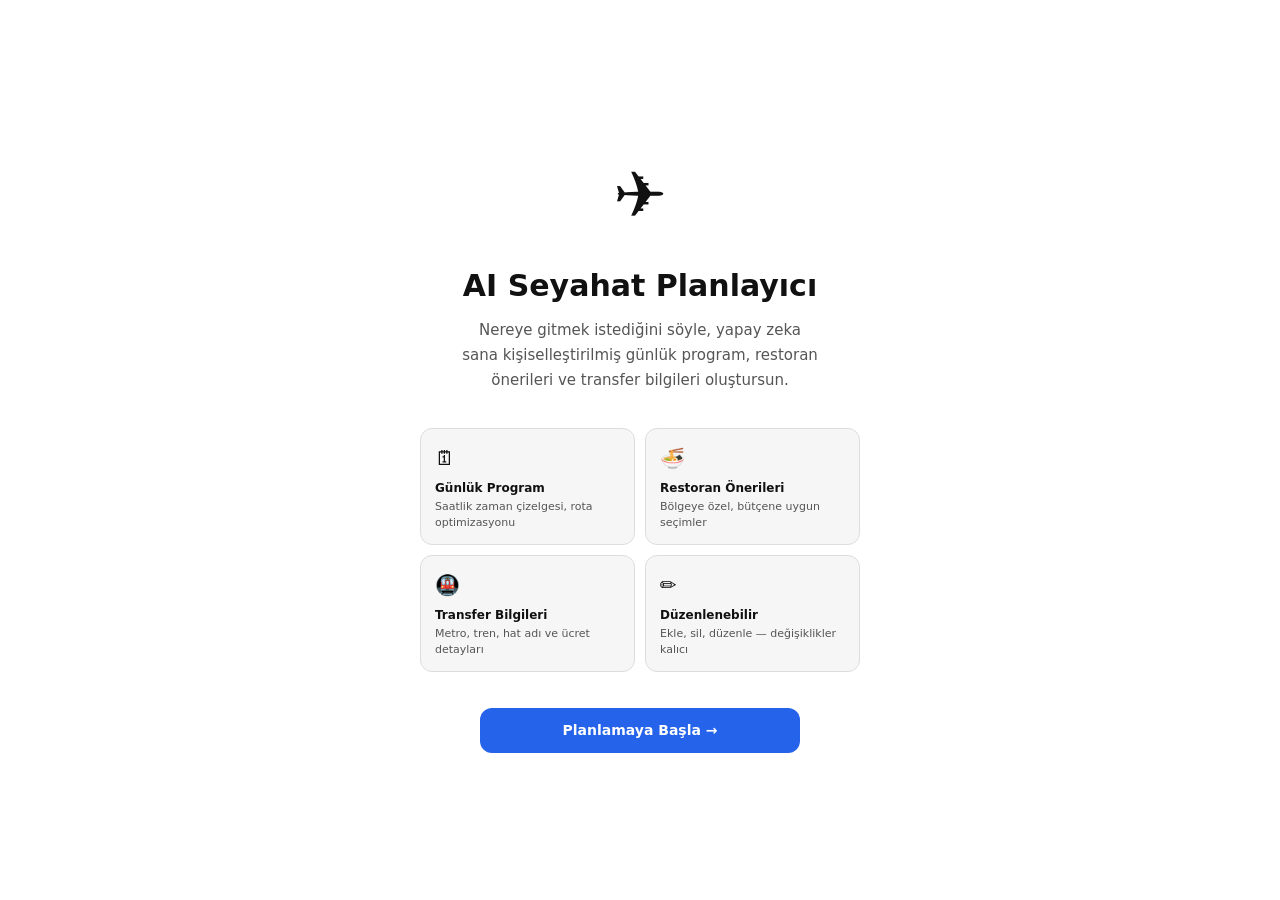
==== commit d07a9d40: "Add files via upload" ====
--- a/index.html
+++ b/index.html
@@ -4,1009 +4,72 @@
 <meta charset="UTF-8">
 <meta name="viewport" content="width=device-width, initial-scale=1.0">
 <title>AI Seyahat Planlayıcı</title>
+<link rel="stylesheet" href="style.css">
 <style>
-:root {
-  --bg:#fff;--bg2:#f6f6f6;--bg3:#ececec;--bg4:#e0e0e0;
-  --text:#111;--text2:#555;--text3:#888;
-  --border:#ddd;--border2:#bbb;
-  --accent:#2563eb;--accent-bg:#eff6ff;--accent-border:#bfdbfe;
-  --danger:#dc2626;--danger-bg:#fef2f2;
-  --success:#16a34a;--success-bg:#f0fdf4;
-  --warn:#d97706;--warn-bg:#fffbeb;
-  --radius:8px;--radius-lg:12px;
-  --font:'Segoe UI',system-ui,sans-serif;
-  --shadow:0 1px 3px rgba(0,0,0,.08),0 1px 2px rgba(0,0,0,.06);
-}
-@media(prefers-color-scheme:dark){
-  :root{
-    --bg:#161616;--bg2:#1f1f1f;--bg3:#2a2a2a;--bg4:#333;
-    --text:#e8e8e8;--text2:#aaa;--text3:#666;
-    --border:#2e2e2e;--border2:#444;
-    --accent:#3b82f6;--accent-bg:#1e3a5f;--accent-border:#2a4f8a;
-    --danger:#ef4444;--danger-bg:#3b0f0f;
-    --success:#22c55e;--success-bg:#0f2e1a;
-    --warn:#f59e0b;--warn-bg:#2e1f00;
-    --shadow:0 1px 3px rgba(0,0,0,.3);
-  }
-}
-*{box-sizing:border-box;margin:0;padding:0}
-body{background:var(--bg);color:var(--text);font-family:var(--font);min-height:100vh;line-height:1.5}
-input,select,textarea,button{font-family:var(--font);font-size:14px;color:var(--text)}
-input,select,textarea{background:var(--bg);border:1px solid var(--border);border-radius:var(--radius);padding:9px 12px;width:100%;outline:none;transition:border-color .15s}
-input:focus,select:focus,textarea:focus{border-color:var(--accent)}
-select option{background:var(--bg)}
-
-/* SCREENS */
-.screen{display:none;min-height:100vh}
-.screen.active{display:block}
-
-/* ── ONBOARDING ── */
-#screen-welcome{background:var(--bg);display:flex;align-items:center;justify-content:center;padding:24px}
-.welcome-box{max-width:480px;width:100%;text-align:center}
-.welcome-icon{font-size:56px;margin-bottom:16px}
-.welcome-title{font-size:28px;font-weight:700;color:var(--text);margin-bottom:8px}
-.welcome-sub{font-size:15px;color:var(--text2);margin-bottom:32px;line-height:1.6}
-.welcome-btn{display:inline-flex;align-items:center;gap:8px;padding:13px 32px;background:var(--accent);color:#fff;border:none;border-radius:var(--radius-lg);font-size:15px;font-weight:600;cursor:pointer;transition:opacity .15s}
-.welcome-btn:hover{opacity:.9}
-
-/* ── SETUP FORM ── */
-#screen-setup{padding:0}
-.setup-header{background:var(--accent);color:#fff;padding:20px 20px 16px;position:sticky;top:0;z-index:10}
-.setup-header-top{display:flex;align-items:center;justify-content:space-between;margin-bottom:4px}
-.setup-header-title{font-size:17px;font-weight:700}
-.setup-progress{font-size:12px;opacity:.8}
-.progress-bar{height:3px;background:rgba(255,255,255,.3);border-radius:2px;margin-top:8px}
-.progress-fill{height:100%;background:#fff;border-radius:2px;transition:width .3s}
-
-.setup-body{padding:20px;max-width:560px;margin:0 auto;padding-bottom:100px}
-.form-section{margin-bottom:28px}
-.form-section-title{font-size:13px;font-weight:700;text-transform:uppercase;letter-spacing:.06em;color:var(--text3);margin-bottom:12px;display:flex;align-items:center;gap:6px}
-.form-section-title span{font-size:16px}
-.form-grid{display:grid;gap:10px}
-.form-grid-2{grid-template-columns:1fr 1fr}
-.form-label{font-size:12px;font-weight:600;color:var(--text2);margin-bottom:4px;display:block}
-.form-group{display:flex;flex-direction:column}
-.form-hint{font-size:11px;color:var(--text3);margin-top:4px}
-.form-opt{font-size:11px;color:var(--text3);margin-left:4px;font-weight:400}
-
-.tag-group{display:flex;flex-wrap:wrap;gap:6px}
-.tag-btn{padding:6px 12px;border:1px solid var(--border);border-radius:20px;background:var(--bg2);font-size:12px;font-weight:500;cursor:pointer;transition:all .15s;color:var(--text2)}
-.tag-btn.selected{background:var(--accent-bg);border-color:var(--accent-border);color:var(--accent)}
-
-.api-box{background:var(--bg2);border:1px solid var(--border);border-radius:var(--radius-lg);padding:14px;margin-bottom:20px}
-.api-box-title{font-size:13px;font-weight:600;color:var(--text);margin-bottom:4px;display:flex;align-items:center;gap:6px}
-.api-box-sub{font-size:12px;color:var(--text2);margin-bottom:10px;line-height:1.5}
-.api-input-row{display:flex;gap:8px}
-.api-input-row input{flex:1}
-.api-toggle{padding:9px 14px;background:var(--bg3);border:1px solid var(--border);border-radius:var(--radius);cursor:pointer;font-size:13px;color:var(--text2);white-space:nowrap}
-.api-status{font-size:11px;margin-top:6px;padding:5px 10px;border-radius:var(--radius);display:none}
-.api-status.ok{display:block;background:var(--success-bg);color:var(--success)}
-.api-status.err{display:block;background:var(--danger-bg);color:var(--danger)}
-
-.setup-footer{position:fixed;bottom:0;left:0;right:0;padding:16px 20px;background:var(--bg);border-top:1px solid var(--border);display:flex;gap:10px;z-index:10}
-.btn-primary{flex:1;padding:12px;background:var(--accent);color:#fff;border:none;border-radius:var(--radius-lg);font-size:14px;font-weight:700;cursor:pointer;transition:opacity .15s}
-.btn-primary:hover{opacity:.9}
-.btn-primary:disabled{opacity:.5;cursor:not-allowed}
-.btn-secondary{padding:12px 20px;background:var(--bg2);color:var(--text2);border:1px solid var(--border);border-radius:var(--radius-lg);font-size:14px;font-weight:600;cursor:pointer}
-
-/* ── LOADING ── */
-#screen-loading{display:flex;flex-direction:column;align-items:center;justify-content:center;padding:40px 24px;text-align:center}
-.loading-icon{font-size:48px;margin-bottom:20px;animation:spin 2s linear infinite}
-@keyframes spin{to{transform:rotate(360deg)}}
-.loading-title{font-size:20px;font-weight:700;margin-bottom:8px}
-.loading-sub{font-size:14px;color:var(--text2);max-width:320px;line-height:1.6}
-.loading-steps{margin-top:24px;text-align:left;max-width:300px}
-.loading-step{display:flex;align-items:center;gap:10px;padding:8px 0;font-size:13px;color:var(--text3);border-bottom:1px solid var(--border)}
-.loading-step.active{color:var(--accent);font-weight:600}
-.loading-step.done{color:var(--success)}
-.loading-step-dot{width:8px;height:8px;border-radius:50%;background:var(--bg4);flex-shrink:0}
-.loading-step.active .loading-step-dot{background:var(--accent)}
-.loading-step.done .loading-step-dot{background:var(--success)}
-
-/* ── PROGRAM (Japonya stili) ── */
-#screen-program{padding:0}
-.prog-header{background:var(--bg);border-bottom:1px solid var(--border);padding:14px 16px;position:sticky;top:0;z-index:10}
-.prog-header-top{display:flex;align-items:center;justify-content:space-between;margin-bottom:2px}
-.prog-trip-name{font-size:16px;font-weight:700;color:var(--text)}
-.prog-trip-dates{font-size:12px;color:var(--text2)}
-.prog-header-actions{display:flex;gap:8px;align-items:center}
-.prog-new-btn{font-size:11px;font-weight:600;color:var(--accent);background:var(--accent-bg);border:1px solid var(--accent-border);padding:5px 11px;border-radius:var(--radius);cursor:pointer}
-.countdown-badge{font-size:11px;font-weight:600;background:var(--accent-bg);color:var(--accent);padding:4px 10px;border-radius:var(--radius)}
-
-.date-strip{display:flex;gap:6px;overflow-x:auto;padding:12px 16px;scrollbar-width:none;background:var(--bg)}
-.date-strip::-webkit-scrollbar{display:none}
-.date-btn{flex-shrink:0;padding:7px 11px;border-radius:var(--radius);border:1px solid var(--border);background:var(--bg);cursor:pointer;text-align:center;min-width:56px;transition:all .15s;color:var(--text)}
-.date-btn.active{background:var(--accent-bg);border-color:var(--accent-border)}
-.date-btn .dn{font-size:9.5px;color:var(--text2)}
-.date-btn.active .dn{color:var(--accent)}
-.date-btn .dd{font-size:16px;font-weight:700;color:var(--text)}
-.date-btn.active .dd{color:var(--accent)}
-.date-btn .dc{font-size:8.5px;color:var(--text3);margin-top:1px}
-.date-btn.active .dc{color:var(--accent)}
-
-.weather-card{margin:0 16px 10px;background:var(--bg2);border:1px solid var(--border);border-radius:var(--radius-lg);padding:10px 14px;display:flex;align-items:center;justify-content:space-between}
-.w-left{display:flex;align-items:center;gap:10px}
-.w-icon{font-size:26px;line-height:1}
-.w-temp{font-size:20px;font-weight:700;color:var(--text)}
-.w-range{font-size:12px;color:var(--text2)}
-.w-right{text-align:right}
-.w-desc{font-size:12px;color:var(--text2)}
-.w-tip{font-size:11px;color:var(--text3);margin-top:2px;max-width:180px}
-
-.sec-label{font-size:11px;font-weight:700;color:var(--text2);letter-spacing:.06em;text-transform:uppercase;padding:0 16px 8px;display:flex;align-items:center;justify-content:space-between}
-.add-btn{font-size:11px;font-weight:600;color:var(--accent);background:var(--accent-bg);border:1px solid var(--accent-border);padding:4px 12px;border-radius:var(--radius);cursor:pointer}
-
-.timeline{padding:0 16px}
-.tl-item{display:flex;gap:10px;margin-bottom:4px}
-.tl-time{width:42px;flex-shrink:0;font-size:11px;color:var(--text3);padding-top:10px;text-align:right;line-height:1.3}
-.tl-mid{width:18px;flex-shrink:0;display:flex;flex-direction:column;align-items:center}
-.dot{width:10px;height:10px;border-radius:50%;margin-top:8px;flex-shrink:0;border:2px solid var(--bg)}
-.dot-tren{background:#2563eb}.dot-gezi{background:#16a34a}.dot-yemek{background:#dc2626}
-.dot-otel{background:#7c3aed}.dot-gece{background:#be185d}.dot-ucus{background:#6b7280}.dot-hotel{background:#7c3aed}
-.tl-line{flex:1;width:2px;background:var(--border);margin-top:2px}
-.ev-card{flex:1;background:var(--bg);border:1px solid var(--border);border-radius:var(--radius);padding:9px 12px;margin-bottom:4px;cursor:pointer;transition:border-color .15s;position:relative}
-.ev-card:hover{border-color:var(--border2)}
-.ev-card.active{border-color:var(--accent-border);background:var(--accent-bg)}
-.ev-card.ev-return{background:var(--bg2)}
-.ev-title{font-size:13px;font-weight:600;color:var(--text)}
-.ev-card.active .ev-title{color:var(--accent)}
-.ev-sub{font-size:11px;color:var(--text2);margin-top:2px}
-.ev-badges{display:flex;gap:4px;margin-top:6px;flex-wrap:wrap}
-.badge{font-size:9.5px;padding:2px 7px;border-radius:var(--radius);font-weight:600}
-.badge-tren{background:#eff6ff;color:#1d4ed8}.badge-gezi{background:#f0fdf4;color:#15803d}
-.badge-yemek{background:#fef2f2;color:#b91c1c}.badge-otel{background:#f5f3ff;color:#6d28d9}
-.badge-gece{background:#fdf2f8;color:#9d174d}.badge-rez{background:#fef2f2;color:#991b1b}
-@media(prefers-color-scheme:dark){
-  .badge-tren{background:#1e3a6e;color:#93c5fd}.badge-gezi{background:#14532d;color:#86efac}
-  .badge-yemek{background:#450a0a;color:#fca5a5}.badge-otel{background:#2e1065;color:#c4b5fd}
-  .badge-gece{background:#4a044e;color:#f0abfc}.badge-rez{background:#450a0a;color:#fca5a5}
-}
-.ev-actions{position:absolute;top:8px;right:8px;display:none;gap:4px}
-.ev-card:hover .ev-actions{display:flex}
-.ev-edit{font-size:11px;background:var(--accent-bg);color:var(--accent);border:none;padding:2px 8px;border-radius:var(--radius);cursor:pointer;font-weight:600}
-.ev-del{font-size:11px;background:var(--danger-bg);color:var(--danger);border:none;padding:2px 8px;border-radius:var(--radius);cursor:pointer;font-weight:600}
-
-.detail-panel{margin:4px 16px 0;background:var(--bg);border:1px solid var(--accent-border);border-radius:var(--radius-lg);overflow:hidden;display:none}
-.detail-panel.open{display:block}
-.detail-header{background:var(--accent-bg);padding:10px 14px;display:flex;align-items:center;justify-content:space-between}
-.detail-htitle{font-size:13px;font-weight:600;color:var(--accent)}
-.detail-close{font-size:20px;cursor:pointer;color:var(--accent);background:none;border:none;padding:0;line-height:1;font-family:var(--font)}
-.detail-body{padding:12px 14px}
-.det-row{display:flex;gap:8px;margin-bottom:8px;align-items:flex-start}
-.det-key{font-size:11px;color:var(--text2);width:52px;flex-shrink:0;padding-top:1px;font-weight:600}
-.det-val{font-size:12px;color:var(--text);flex:1;line-height:1.5}
-.det-val.warn{color:var(--danger);font-weight:600}
-.det-map{display:block;width:100%;margin-top:10px;padding:9px;text-align:center;background:var(--bg2);border:1px solid var(--border);border-radius:var(--radius);font-size:12px;font-weight:600;color:var(--accent);text-decoration:none}
-.det-map:hover{background:var(--bg3)}
-
-.add-form{margin:8px 16px 0;background:var(--bg2);border:1px solid var(--border2);border-radius:var(--radius-lg);padding:14px;display:none}
-.add-form.open{display:block}
-.add-form-title{font-size:13px;font-weight:700;color:var(--text);margin-bottom:12px}
-.form-row{display:flex;gap:8px;margin-bottom:8px}
-.form-row input,.form-row select{flex:1}
-.form-row select{min-width:110px;max-width:130px}
-.form-btns{display:flex;gap:8px;margin-top:12px}
-.form-btns button{flex:1;padding:9px;font-size:12px;font-weight:700;font-family:var(--font);border-radius:var(--radius);cursor:pointer;border:1px solid var(--border)}
-.form-save{background:var(--accent-bg);color:var(--accent);border-color:var(--accent-border)}
-.form-cancel{background:var(--bg);color:var(--text2)}
-
-.btabs{display:flex;margin:16px 16px 0;border:1px solid var(--border);border-radius:var(--radius);overflow:hidden}
-.tbtn{flex:1;padding:9px 4px;font-size:11px;font-weight:600;color:var(--text2);background:var(--bg2);border:none;cursor:pointer;border-right:1px solid var(--border);transition:all .15s;font-family:var(--font)}
-.tbtn:last-child{border-right:none}
-.tbtn.active{background:var(--bg);color:var(--text)}
-.tab-content{margin:8px 16px 0;display:none}
-.tab-content.active{display:block}
-
-.rez-card{background:var(--bg);border:1px solid var(--border);border-radius:var(--radius);padding:10px 12px;margin-bottom:6px;display:flex;align-items:center;gap:10px}
-.rez-dot{width:9px;height:9px;border-radius:50%;flex-shrink:0}
-.rez-dot.zorunlu{background:#dc2626}.rez-dot.onerilen{background:#d97706}.rez-dot.bilet{background:#16a34a}
-.rez-name{font-size:13px;font-weight:600;color:var(--text)}
-.rez-meta{font-size:11px;color:var(--text2);margin-top:1px}
-.rez-phone{font-size:11px;color:var(--accent);background:none;border:none;cursor:pointer;padding:0;font-family:var(--font);font-weight:600}
-
-.tr-card{background:var(--bg);border:1px solid var(--border);border-radius:var(--radius);padding:10px 12px;margin-bottom:6px}
-.tr-route{font-size:13px;font-weight:600;color:var(--text)}
-.tr-detail{font-size:11px;color:var(--text2);margin-top:3px;line-height:1.5}
-.tr-tag{display:inline-block;margin-top:5px;font-size:9.5px;padding:2px 8px;background:var(--accent-bg);color:var(--accent);border-radius:var(--radius);font-weight:600}
-
-.qgrid{display:grid;grid-template-columns:1fr 1fr;gap:6px}
-.qcard{background:var(--bg2);border-radius:var(--radius);padding:10px 12px}
-.qlabel{font-size:10px;color:var(--text2);margin-bottom:4px;font-weight:600;text-transform:uppercase;letter-spacing:.04em}
-.qval{font-size:15px;font-weight:700;color:var(--text)}
-.qsub{font-size:11px;color:var(--text3);margin-top:2px}
-.divider{height:1px;background:var(--border);margin:12px 0}
-.info-text{font-size:12px;color:var(--text2);line-height:1.8}
-.info-text b{color:var(--text)}
-
-.legend{display:flex;flex-wrap:wrap;gap:8px;padding:0 16px 4px}
-.leg-item{display:flex;align-items:center;gap:5px;font-size:11px;color:var(--text2)}
-.leg-dot{width:8px;height:8px;border-radius:50%;flex-shrink:0}
-.prog-footer{text-align:center;padding:16px 0 8px}
-.reset-btn{font-size:11px;color:var(--text3);background:none;border:none;cursor:pointer;text-decoration:underline;font-family:var(--font)}
-
-/* ERROR */
-.error-box{margin:16px;background:var(--danger-bg);border:1px solid var(--danger);border-radius:var(--radius-lg);padding:14px;display:none}
-.error-box.show{display:block}
-.error-title{font-size:13px;font-weight:700;color:var(--danger);margin-bottom:4px}
-.error-msg{font-size:12px;color:var(--danger);line-height:1.5}
-.error-retry{margin-top:10px;padding:7px 16px;background:var(--danger);color:#fff;border:none;border-radius:var(--radius);font-size:12px;font-weight:600;cursor:pointer;font-family:var(--font)}
+body{display:flex;align-items:center;justify-content:center;padding:24px}
+.welcome-box{max-width:440px;width:100%;text-align:center;padding:40px 0}
+.welcome-icon{font-size:64px;margin-bottom:20px;display:block}
+.welcome-title{font-size:30px;font-weight:700;color:var(--text);margin-bottom:10px}
+.welcome-sub{font-size:15px;color:var(--text2);margin-bottom:36px;line-height:1.65;max-width:360px;margin-inline:auto}
+.features{display:grid;grid-template-columns:1fr 1fr;gap:10px;margin-bottom:36px;text-align:left}
+.feature{background:var(--bg2);border:1px solid var(--border);border-radius:var(--radius-lg);padding:14px}
+.feature-icon{font-size:20px;margin-bottom:6px;display:block}
+.feature-title{font-size:12px;font-weight:700;color:var(--text);margin-bottom:2px}
+.feature-sub{font-size:11px;color:var(--text2);line-height:1.4}
+.welcome-actions{display:flex;flex-direction:column;align-items:center;gap:12px}
+.existing-link{font-size:12px;color:var(--text3);cursor:pointer;background:none;border:none;text-decoration:underline;font-family:var(--font)}
+.existing-link:hover{color:var(--accent)}
 </style>
 </head>
 <body>
+<div class="welcome-box">
+  <span class="welcome-icon">✈️</span>
+  <h1 class="welcome-title">AI Seyahat Planlayıcı</h1>
+  <p class="welcome-sub">Nereye gitmek istediğini söyle, yapay zeka sana kişiselleştirilmiş günlük program, restoran önerileri ve transfer bilgileri oluştursun.</p>
 
-<!-- ═══ EKRAN 1: HOŞ GELDİN ═══ -->
-<div id="screen-welcome" class="screen active">
-  <div class="welcome-box">
-    <div class="welcome-icon">✈️</div>
-    <h1 class="welcome-title">AI Seyahat Planlayıcı</h1>
-    <p class="welcome-sub">Nereye gitmek istediğini söyle, yapay zeka sana kişiselleştirilmiş günlük program, restoran önerileri ve transfer bilgileri oluştursun.</p>
-    <button class="welcome-btn" onclick="goSetup()">Planlamaya Başla →</button>
-  </div>
-</div>
-
-<!-- ═══ EKRAN 2: FORM ═══ -->
-<div id="screen-setup" class="screen">
-  <div class="setup-header">
-    <div class="setup-header-top">
-      <span class="setup-header-title">Seyahat Detayları</span>
-      <span class="setup-progress" id="form-progress">Adım 1/3</span>
+  <div class="features">
+    <div class="feature">
+      <span class="feature-icon">🗓</span>
+      <div class="feature-title">Günlük Program</div>
+      <div class="feature-sub">Saatlik zaman çizelgesi, rota optimizasyonu</div>
     </div>
-    <div class="progress-bar"><div class="progress-fill" id="progress-fill" style="width:33%"></div></div>
+    <div class="feature">
+      <span class="feature-icon">🍜</span>
+      <div class="feature-title">Restoran Önerileri</div>
+      <div class="feature-sub">Bölgeye özel, bütçene uygun seçimler</div>
+    </div>
+    <div class="feature">
+      <span class="feature-icon">🚇</span>
+      <div class="feature-title">Transfer Bilgileri</div>
+      <div class="feature-sub">Metro, tren, hat adı ve ücret detayları</div>
+    </div>
+    <div class="feature">
+      <span class="feature-icon">✏️</span>
+      <div class="feature-title">Düzenlenebilir</div>
+      <div class="feature-sub">Ekle, sil, düzenle — değişiklikler kalıcı</div>
+    </div>
   </div>
 
-  <div class="setup-body">
-
-    <!-- API ANAHTARI -->
-    <div class="api-box" id="api-box">
-      <div class="api-box-title">🔑 API Anahtarı <span style="font-size:11px;font-weight:400;color:var(--text3)">(GitHub Pages için)</span></div>
-      <div class="api-box-sub">Claude.ai'de bu alan atlanabilir. GitHub Pages'de kullanmak için Anthropic API anahtarınızı girin. Anahtar yalnızca tarayıcınızda saklanır.</div>
-      <div class="api-input-row">
-        <input type="password" id="api-key-input" placeholder="sk-ant-..." autocomplete="off">
-        <button class="api-toggle" onclick="toggleKey()">Göster</button>
-        <button class="api-toggle" onclick="testKey()" style="background:var(--accent-bg);color:var(--accent);border-color:var(--accent-border)">Test</button>
-      </div>
-      <div class="api-status" id="api-status"></div>
-      <p style="font-size:11px;color:var(--text3);margin-top:8px">
-        Anahtar al: <a href="https://console.anthropic.com" target="_blank" style="color:var(--accent)">console.anthropic.com</a> → API Keys → Create Key. Claude.ai'de kullanıyorsanız bu alanı boş bırakın.
-      </p>
-    </div>
-
-    <!-- BÖLÜM 1: NEREYE -->
-    <div class="form-section">
-      <div class="form-section-title"><span>🌍</span> Nereye Gidiyorsunuz?</div>
-      <div class="form-grid">
-        <div class="form-group">
-          <label class="form-label">Ülke / Şehirler *</label>
-          <input type="text" id="f-ulke" placeholder="ör: Japonya – Tokyo, Kyoto, Osaka" required>
-          <span class="form-hint">Birden fazla şehir varsa virgülle ayırın</span>
-        </div>
-        <div class="form-group">
-          <label class="form-label">Varış Havalimanı *</label>
-          <input type="text" id="f-havaalani-varis" placeholder="ör: Haneda (HND) veya Narita (NRT)">
-        </div>
-        <div class="form-group">
-          <label class="form-label">Dönüş Havalimanı <span class="form-opt">opsiyonel</span></label>
-          <input type="text" id="f-havaalani-donus" placeholder="Varışla aynıysa boş bırakın">
-        </div>
-      </div>
-    </div>
-
-    <!-- BÖLÜM 2: TARİHLER -->
-    <div class="form-section">
-      <div class="form-section-title"><span>📅</span> Tarihler ve Saatler</div>
-      <div class="form-grid form-grid-2">
-        <div class="form-group">
-          <label class="form-label">Gidiş Tarihi *</label>
-          <input type="date" id="f-giris-tarih">
-        </div>
-        <div class="form-group">
-          <label class="form-label">Dönüş Tarihi *</label>
-          <input type="date" id="f-cikis-tarih">
-        </div>
-        <div class="form-group">
-          <label class="form-label">Varış Saati *</label>
-          <input type="time" id="f-varis-saat" placeholder="Yerel saatle">
-        </div>
-        <div class="form-group">
-          <label class="form-label">Dönüş Uçuş Saati *</label>
-          <input type="time" id="f-donus-saat" placeholder="Kalkış saati">
-        </div>
-      </div>
-      <div class="form-group" style="margin-top:10px">
-        <label class="form-label">Kişi Sayısı</label>
-        <select id="f-kisi">
-          <option value="1">1 kişi</option>
-          <option value="2" selected>2 kişi</option>
-          <option value="3">3 kişi</option>
-          <option value="4">4 kişi</option>
-          <option value="5+">5+ kişi</option>
-        </select>
-      </div>
-    </div>
-
-    <!-- BÖLÜM 3: OTEL -->
-    <div class="form-section">
-      <div class="form-section-title"><span>🏨</span> Konaklama <span class="form-opt" style="font-size:12px;font-weight:400;text-transform:none;letter-spacing:0">(Opsiyonel)</span></div>
-      <div id="otel-listesi">
-        <div class="form-group otel-item">
-          <label class="form-label">Otel / Bölge</label>
-          <div style="display:flex;gap:8px">
-            <input type="text" placeholder="ör: Shibuya Tokyu Rei veya Shibuya bölgesi" style="flex:1">
-            <input type="text" placeholder="Tarih aralığı (ör: 26-28 Mar)" style="flex:1">
-          </div>
-        </div>
-      </div>
-      <button onclick="otelEkle()" style="margin-top:8px;font-size:12px;color:var(--accent);background:none;border:none;cursor:pointer;font-family:var(--font);font-weight:600">+ Otel Ekle</button>
-    </div>
-
-    <!-- BÖLÜM 4: TERCIHLER -->
-    <div class="form-section">
-      <div class="form-section-title"><span>⚡</span> Gezi Tercihleri</div>
-      <div class="form-group" style="margin-bottom:12px">
-        <label class="form-label">Gezi Temposu</label>
-        <select id="f-tempo">
-          <option value="rahat">Rahat – Az yer, derin gezme, molalar</option>
-          <option value="orta" selected>Orta – Dengeli tempo</option>
-          <option value="yogun">Yoğun – Mümkün olduğunca çok yer</option>
-        </select>
-      </div>
-      <div class="form-group" style="margin-bottom:12px">
-        <label class="form-label">Bütçe Seviyesi</label>
-        <select id="f-butce">
-          <option value="ekonomik">Ekonomik – Uygun fiyatlı seçenekler</option>
-          <option value="orta" selected>Orta – Her kategoride seçenek</option>
-          <option value="luks">Lüks – Kalite ön planda</option>
-        </select>
-      </div>
-      <div class="form-group">
-        <label class="form-label" style="margin-bottom:8px">İlgi Alanları (birden fazla seçilebilir)</label>
-        <div class="tag-group" id="ilgi-group">
-          <button class="tag-btn selected" data-val="kültür tapınak tarihi">🏛 Kültür & Tarih</button>
-          <button class="tag-btn selected" data-val="yemek restoran sokak yemeği">🍜 Yemek & Mutfak</button>
-          <button class="tag-btn" data-val="alışveriş market">🛍 Alışveriş</button>
-          <button class="tag-btn" data-val="doğa park bahçe">🌿 Doğa & Parklar</button>
-          <button class="tag-btn" data-val="gece hayatı bar kulüp">🎵 Gece Hayatı</button>
-          <button class="tag-btn" data-val="müze sanat galeri">🎨 Müze & Sanat</button>
-          <button class="tag-btn" data-val="macera aktivite deneyim">🎭 Deneyim & Aktivite</button>
-          <button class="tag-btn" data-val="plaj deniz">🏖 Plaj & Deniz</button>
-          <button class="tag-btn" data-val="spor fitness yürüyüş">🏃 Spor & Yürüyüş</button>
-        </div>
-      </div>
-    </div>
-
-    <!-- BÖLÜM 5: EK BİLGİLER -->
-    <div class="form-section">
-      <div class="form-section-title"><span>📝</span> Ek Notlar <span class="form-opt" style="font-size:12px;font-weight:400;text-transform:none;letter-spacing:0">(Opsiyonel)</span></div>
-      <div class="form-group">
-        <label class="form-label">Özel İstekler / Notlar</label>
-        <textarea id="f-notlar" rows="3" placeholder="ör: Vejetaryen yemek tercih ederiz, çocuk var, daha önce Tokyo'ya gittik Kyoto'yu görmek istiyoruz..."></textarea>
-      </div>
-      <div class="form-group" style="margin-top:10px">
-        <label class="form-label">Ulaşım Tercihi</label>
-        <select id="f-ulasim">
-          <option value="toplu" selected>Toplu taşıma (metro, tren, otobüs)</option>
-          <option value="karisik">Karışık (toplu taşıma + taksi)</option>
-          <option value="arac">Araç kiralama</option>
-        </select>
-      </div>
-    </div>
-
-  </div>
-
-  <div class="setup-footer">
-    <button class="btn-secondary" onclick="goWelcome()">← Geri</button>
-    <button class="btn-primary" id="generate-btn" onclick="generateProgram()">🪄 Program Oluştur</button>
-  </div>
-</div>
-
-<!-- ═══ EKRAN 3: YÜKLEME ═══ -->
-<div id="screen-loading" class="screen">
-  <div class="loading-icon">⚙️</div>
-  <div class="loading-title">Program Oluşturuluyor...</div>
-  <div class="loading-sub">Yapay zeka seyahat detaylarınızı analiz ediyor ve kişiselleştirilmiş program hazırlıyor.</div>
-  <div class="loading-steps">
-    <div class="loading-step active" id="step-1"><div class="loading-step-dot"></div>Bilgiler analiz ediliyor...</div>
-    <div class="loading-step" id="step-2"><div class="loading-step-dot"></div>Gezilecek yerler seçiliyor...</div>
-    <div class="loading-step" id="step-3"><div class="loading-step-dot"></div>Restoranlar araştırılıyor...</div>
-    <div class="loading-step" id="step-4"><div class="loading-step-dot"></div>Transferler planlanıyor...</div>
-    <div class="loading-step" id="step-5"><div class="loading-step-dot"></div>Program düzenleniyor...</div>
-  </div>
-  <div class="error-box" id="error-box">
-    <div class="error-title">⚠️ Hata Oluştu</div>
-    <div class="error-msg" id="error-msg"></div>
-    <button class="error-retry" onclick="goSetup()">← Geri Dön</button>
-  </div>
-</div>
-
-<!-- ═══ EKRAN 4: PROGRAM ═══ -->
-<div id="screen-program" class="screen">
-  <div class="prog-header">
-    <div class="prog-header-top">
-      <div>
-        <div class="prog-trip-name" id="prog-title">Seyahat Programı</div>
-        <div class="prog-trip-dates" id="prog-dates"></div>
-      </div>
-      <div class="prog-header-actions">
-        <div class="countdown-badge" id="cd-badge">...</div>
-        <button class="prog-new-btn" onclick="goSetup()">Yeni Plan</button>
-      </div>
-    </div>
-  </div>
-  <div class="legend">
-    <div class="leg-item"><div class="leg-dot" style="background:#2563eb"></div>Tren</div>
-    <div class="leg-item"><div class="leg-dot" style="background:#16a34a"></div>Gezi</div>
-    <div class="leg-item"><div class="leg-dot" style="background:#dc2626"></div>Yemek</div>
-    <div class="leg-item"><div class="leg-dot" style="background:#7c3aed"></div>Otel</div>
-    <div class="leg-item"><div class="leg-dot" style="background:#be185d"></div>Gece</div>
-    <div class="leg-item"><div class="leg-dot" style="background:#6b7280"></div>Uçuş</div>
-  </div>
-  <div class="date-strip" id="ds"></div>
-  <div class="weather-card" id="wc" style="display:none"></div>
-  <div class="sec-label" id="sl"><span id="sl-text">Program</span><button class="add-btn" onclick="toggleForm()">+ Ekle</button></div>
-  <div class="timeline" id="tl"></div>
-  <div class="detail-panel" id="dp">
-    <div class="detail-header"><span class="detail-htitle" id="dh"></span><button class="detail-close" onclick="closeDetail()">×</button></div>
-    <div class="detail-body" id="db"></div>
-  </div>
-  <div class="add-form" id="af">
-    <div class="add-form-title" id="form-title">Yeni Etkinlik Ekle</div>
-    <div class="form-row">
-      <input type="text" id="f-time" placeholder="Saat (14:30)" style="max-width:100px">
-      <select id="f-type">
-        <option value="gezi">Gezi</option>
-        <option value="yemek">Yemek</option>
-        <option value="tren">Tren/Ulaşım</option>
-        <option value="otel">Otel</option>
-        <option value="gece">Gece</option>
-        <option value="ucus">Uçuş</option>
-      </select>
-    </div>
-    <div class="form-row"><input type="text" id="f-etitle" placeholder="Etkinlik adı *"></div>
-    <div class="form-row"><input type="text" id="f-esub" placeholder="Kısa açıklama"></div>
-    <div class="form-row"><input type="text" id="f-eadres" placeholder="Adres"></div>
-    <div class="form-row"><input type="text" id="f-eucret" placeholder="Ücret (ör: ¥500)"></div>
-    <div class="form-row"><input type="text" id="f-enot" placeholder="Önemli not"></div>
-    <div class="form-btns">
-      <button class="form-cancel" onclick="toggleForm()">İptal</button>
-      <button class="form-save" id="form-save-btn" onclick="saveEvent()">Kaydet</button>
-    </div>
-  </div>
-  <div class="btabs">
-    <button class="tbtn active" onclick="switchTab('rez',this)">Rezervasyonlar</button>
-    <button class="tbtn" onclick="switchTab('trans',this)">Transferler</button>
-    <button class="tbtn" onclick="switchTab('bilgi',this)">Genel Bilgi</button>
-  </div>
-  <div class="tab-content active" id="tab-rez"></div>
-  <div class="tab-content" id="tab-trans"></div>
-  <div class="tab-content" id="tab-bilgi"></div>
-  <div class="prog-footer">
-    <button class="reset-btn" onclick="resetAll()">Programı Sıfırla</button>
+  <div class="welcome-actions">
+    <a href="setup.html" class="btn-primary" style="width:100%;max-width:320px">Planlamaya Başla →</a>
+    <button class="existing-link" onclick="goExisting()" id="existing-btn" style="display:none">Mevcut Programı Gör</button>
   </div>
 </div>
 
 <script>
-// ═══════════════════════════════════════════════
-// DURUM
-// ═══════════════════════════════════════════════
-let TRIP = null;   // {title, dates, info}
-let DAYS = [];     // [{date,day,city,weather,events,transfer}]
-let cur = 0, openEv = null, formOpen = false, editIdx = -1;
+// Kayıtlı program var mı kontrol et
+try {
+  const raw = localStorage.getItem('ai_seyahat_v1');
+  if (raw) {
+    const d = JSON.parse(raw);
+    if (d.TRIP && d.DAYS?.length) {
+      document.getElementById('existing-btn').style.display = 'block';
+    }
+  }
+} catch(e) {}
 
-const SK = 'ai_seyahat_v1';
-
-// ═══════════════════════════════════════════════
-// EKRAN GEÇİŞLERİ
-// ═══════════════════════════════════════════════
-function show(id) {
-  document.querySelectorAll('.screen').forEach(s => s.classList.remove('active'));
-  document.getElementById('screen-' + id).classList.add('active');
-  window.scrollTo(0, 0);
-}
-function goWelcome() { show('welcome'); }
-function goSetup() {
-  show('setup');
-  // Kayıtlı API anahtarını yükle
-  const k = localStorage.getItem('ai_api_key');
-  if (k) document.getElementById('api-key-input').value = k;
-}
-
-// ═══════════════════════════════════════════════
-// SETUP FORM
-// ═══════════════════════════════════════════════
-function toggleKey() {
-  const inp = document.getElementById('api-key-input');
-  inp.type = inp.type === 'password' ? 'text' : 'password';
-}
-
-async function testKey() {
-  const key = document.getElementById('api-key-input').value.trim();
-  const st = document.getElementById('api-status');
-  if (!key) { st.className = 'api-status err'; st.textContent = 'API anahtarı boş.'; return; }
-  st.className = 'api-status'; st.textContent = 'Test ediliyor...'; st.style.display = 'block';
-  try {
-    const r = await callClaude('Merhaba, sadece "Tamam" de.', key, 50);
-    localStorage.setItem('ai_api_key', key);
-    st.className = 'api-status ok'; st.textContent = '✓ API anahtarı geçerli ve kaydedildi.';
-  } catch(e) {
-    st.className = 'api-status err'; st.textContent = '✗ ' + e.message;
-  }
-}
-
-document.querySelectorAll('.tag-btn').forEach(b => {
-  b.addEventListener('click', () => b.classList.toggle('selected'));
-});
-
-function otelEkle() {
-  const div = document.createElement('div');
-  div.className = 'form-group otel-item';
-  div.style.marginTop = '8px';
-  div.innerHTML = `<div style="display:flex;gap:8px">
-    <input type="text" placeholder="Otel adı / bölge" style="flex:1">
-    <input type="text" placeholder="Tarih aralığı" style="flex:1">
-    <button onclick="this.parentElement.parentElement.remove()" style="background:none;border:none;cursor:pointer;color:var(--danger);font-size:16px;padding:0 4px">×</button>
-  </div>`;
-  document.getElementById('otel-listesi').appendChild(div);
-}
-
-function getFormData() {
-  const ilgiler = [...document.querySelectorAll('.tag-btn.selected')].map(b => b.dataset.val).join(', ');
-  const oteller = [...document.querySelectorAll('.otel-item')].map(item => {
-    const inputs = item.querySelectorAll('input');
-    return inputs[0]?.value ? `${inputs[0].value} (${inputs[1]?.value || ''})` : null;
-  }).filter(Boolean);
-
-  return {
-    ulke: document.getElementById('f-ulke').value,
-    havaalani_varis: document.getElementById('f-havaalani-varis').value,
-    havaalani_donus: document.getElementById('f-havaalani-donus').value,
-    giris_tarih: document.getElementById('f-giris-tarih').value,
-    cikis_tarih: document.getElementById('f-cikis-tarih').value,
-    varis_saat: document.getElementById('f-varis-saat').value,
-    donus_saat: document.getElementById('f-donus-saat').value,
-    kisi: document.getElementById('f-kisi').value,
-    tempo: document.getElementById('f-tempo').value,
-    butce: document.getElementById('f-butce').value,
-    ilgiler,
-    oteller,
-    notlar: document.getElementById('f-notlar').value,
-    ulasim: document.getElementById('f-ulasim').value,
-  };
-}
-
-async function generateProgram() {
-  const d = getFormData();
-  if (!d.ulke || !d.giris_tarih || !d.cikis_tarih) {
-    alert('Lütfen ülke ve tarih bilgilerini doldurun.'); return;
-  }
-
-  const apiKey = document.getElementById('api-key-input').value.trim() || null;
-  if (apiKey) localStorage.setItem('ai_api_key', apiKey);
-
-  show('loading');
-  animateSteps();
-
-  const prompt = buildPrompt(d);
-  try {
-    const json = await callClaude(prompt, apiKey, 8000);
-    const parsed = JSON.parse(json);
-    TRIP = parsed.trip;
-    DAYS = parsed.days;
-    saveToStorage();
-    buildProgramScreen();
-    show('program');
-  } catch(e) {
-    document.getElementById('error-box').classList.add('show');
-    document.getElementById('error-msg').textContent = e.message + '\n\nAPI anahtarınızı kontrol edin veya geri dönüp tekrar deneyin.';
-  }
-}
-
-// ═══════════════════════════════════════════════
-// PROMPT OLUŞTURMA
-// ═══════════════════════════════════════════════
-function buildPrompt(d) {
-  const gun = daysBetween(d.giris_tarih, d.cikis_tarih);
-  return `Sen deneyimli bir seyahat planlayıcısısın. Aşağıdaki bilgilere göre eksiksiz bir seyahat programı oluştur.
-
-SEYAHAT BİLGİLERİ:
-- Destinasyon: ${d.ulke}
-- Tarihler: ${d.giris_tarih} – ${d.cikis_tarih} (${gun} gün)
-- Varış havalimanı: ${d.havaalani_varis || 'belirtilmedi'}
-- Dönüş havalimanı: ${d.havaalani_donus || d.havaalani_varis || 'belirtilmedi'}
-- Varış saati: ${d.varis_saat || 'belirtilmedi'}
-- Dönüş uçuşu: ${d.donus_saat || 'belirtilmedi'}
-- Kişi sayısı: ${d.kisi}
-- Tempo: ${d.tempo}
-- Bütçe: ${d.butce}
-- İlgi alanları: ${d.ilgiler || 'genel'}
-- Ulaşım tercihi: ${d.ulasim}
-${d.oteller.length ? `- Oteller: ${d.oteller.join(', ')}` : ''}
-${d.notlar ? `- Özel notlar: ${d.notlar}` : ''}
-
-GÖREVİN:
-Gerçekçi, mantıklı rotalar ve önerilerle dolu günlük program oluştur. Her gün için:
-1. Bölgeye en yakın restoranları seç (uzak yerlere gitme)
-2. Rota mantığına dikkat et (kuzey→güney veya tek yön, geri dönüş olmasın)
-3. Gerçekten var olan yerleri öner
-4. Transfer bilgilerini ekle (hat adı, süre, ücret)
-5. Her günün sonuna otele dönüş ekle
-6. Akşam yemeği için rezervasyon gerekiyorsa belirt
-
-YANIT FORMATI (SADECE JSON, başka hiçbir şey yazma):
-{
-  "trip": {
-    "title": "şehir adı seyahati",
-    "subtitle": "X Mar – Y Nis YYYY · N kişi",
-    "start_date": "YYYY-MM-DD",
-    "end_date": "YYYY-MM-DD",
-    "country": "ülke",
-    "currency": "para birimi simgesi (ör: ¥ veya €)",
-    "emergency": {"polis": "110", "ambulans": "112"},
-    "genel_bilgi": ["madde1", "madde2", "madde3"],
-    "rezervasyonlar": [
-      {"type": "zorunlu|onerilen|bilet", "name": "mekan adı", "tarih": "gün", "saat": "HH:MM", "telefon": "+xx...", "url": ""}
-    ]
-  },
-  "days": [
-    {
-      "date": "26 Mar",
-      "day": "Per",
-      "city": "şehir",
-      "weather": {"icon": "🌤", "hi": 18, "lo": 10, "desc": "açıklama", "tip": "giysi/hava tavsiyesi"},
-      "events": [
-        {
-          "time": "HH:MM",
-          "type": "ucus|tren|gezi|yemek|otel|gece|hotel",
-          "title": "etkinlik adı",
-          "sub": "kısa açıklama · ücret bilgisi",
-          "badges": ["TREN"],
-          "isReturn": false,
-          "detail": {
-            "adres": "tam adres",
-            "sure": "süre",
-            "ucret": "ücret",
-            "not": "önemli not",
-            "maps": "https://maps.google.com/?q=..."
-          }
-        }
-      ],
-      "transfer": [
-        {"route": "A → B", "detail": "hat adı ve detay", "ucret": "ücret · süre"}
-      ]
-    }
-  ]
-}
-
-BADGE DEĞERLERİ (sadece bunları kullan): UÇUŞ, TREN, SHİNKANSEN, GEZİ, UNESCO, ÜCRETSİZ, KAHVALTI, ÖĞLE, AKŞAM, ATIŞTIRMA, OTEL, TRANSFER, GECE, REZERVASYON, BİLET, KRİTİK, TUR
-
-Türkçe yaz. Sadece JSON döndür, açıklama ekleme.`;
-}
-
-function daysBetween(d1, d2) {
-  return Math.round((new Date(d2) - new Date(d1)) / 86400000) + 1;
-}
-
-// ═══════════════════════════════════════════════
-// API ÇAĞRISI
-// ═══════════════════════════════════════════════
-async function callClaude(prompt, apiKey, maxTokens = 4000) {
-  // Claude.ai artifact modu: inject edilen API'yi kullan
-  const isArtifact = typeof window.claude !== 'undefined' || !apiKey;
-
-  const headers = { 'Content-Type': 'application/json' };
-  if (apiKey) {
-    headers['x-api-key'] = apiKey;
-    headers['anthropic-version'] = '2023-06-01';
-    headers['anthropic-dangerous-direct-browser-access'] = 'true';
-  }
-
-  const body = {
-    model: 'claude-sonnet-4-5',
-    max_tokens: maxTokens,
-    messages: [{ role: 'user', content: prompt }]
-  };
-
-  const url = 'https://api.anthropic.com/v1/messages';
-
-  const resp = await fetch(url, {
-    method: 'POST',
-    headers,
-    body: JSON.stringify(body)
-  });
-
-  if (!resp.ok) {
-    const err = await resp.json().catch(() => ({}));
-    throw new Error(err?.error?.message || `HTTP ${resp.status}: API isteği başarısız.`);
-  }
-
-  const data = await resp.json();
-  return data.content[0].text;
-}
-
-// ═══════════════════════════════════════════════
-// LOADING ANİMASYONU
-// ═══════════════════════════════════════════════
-function animateSteps() {
-  const steps = [1,2,3,4,5];
-  const delays = [0, 1500, 3000, 5000, 7000];
-  steps.forEach((s, i) => {
-    setTimeout(() => {
-      document.querySelectorAll('.loading-step').forEach(el => el.classList.remove('active'));
-      if (i > 0) document.getElementById('step-' + steps[i-1]).classList.add('done');
-      document.getElementById('step-' + s).classList.add('active');
-    }, delays[i]);
-  });
-}
-
-// ═══════════════════════════════════════════════
-// PROGRAM EKRANI
-// ═══════════════════════════════════════════════
-function buildProgramScreen() {
-  document.getElementById('prog-title').textContent = TRIP.title;
-  document.getElementById('prog-dates').textContent = TRIP.subtitle;
-  buildCountdown();
-  buildStrip();
-  if (DAYS.length > 0) renderDay(DAYS[0]);
-}
-
-function buildCountdown() {
-  const badge = document.getElementById('cd-badge');
-  if (!TRIP?.start_date) return;
-  const diff = Math.ceil((new Date(TRIP.start_date) - new Date()) / 86400000);
-  badge.textContent = diff > 0 ? diff + ' gün kaldı!' : diff === 0 ? 'Bugün uçuyoruz!' : 'Seyahat tamamlandı';
-}
-
-function buildStrip() {
-  const s = document.getElementById('ds');
-  s.innerHTML = '';
-  DAYS.forEach((d, i) => {
-    const b = document.createElement('button');
-    b.className = 'date-btn' + (i === 0 ? ' active' : '');
-    b.innerHTML = `<div class="dn">${d.day}</div><div class="dd">${d.date.split(' ')[0]}</div><div class="dc">${d.city}</div>`;
-    b.onclick = () => selectDay(i);
-    s.appendChild(b);
-  });
-}
-
-function selectDay(i) {
-  cur = i; closeDetail(); closeForm();
-  document.querySelectorAll('.date-btn').forEach((b, j) => b.classList.toggle('active', j === i));
-  renderDay(DAYS[i]);
-  document.getElementById('ds').children[i].scrollIntoView({ behavior: 'smooth', inline: 'center' });
-}
-
-function renderDay(d) {
-  const wc = document.getElementById('wc');
-  if (d.weather) {
-    wc.style.display = 'flex';
-    wc.innerHTML = `
-      <div class="w-left"><div class="w-icon">${d.weather.icon}</div><div>
-        <div class="w-temp">${d.weather.hi}°C</div><div class="w-range">gece ${d.weather.lo}°C</div>
-      </div></div>
-      <div class="w-right"><div class="w-desc">${d.weather.desc}</div><div class="w-tip">${d.weather.tip}</div></div>`;
-  } else { wc.style.display = 'none'; }
-  document.getElementById('sl-text').textContent = d.date + ' — ' + d.city;
-  buildTimeline(d);
-  renderTabs(d);
-}
-
-function buildTimeline(d) {
-  const tl = document.getElementById('tl');
-  tl.innerHTML = '';
-  (d.events || []).forEach((ev, i) => {
-    const last = i === d.events.length - 1;
-    const dc = ev.isReturn ? 'dot-hotel' : 'dot-' + ev.type;
-    const item = document.createElement('div');
-    item.className = 'tl-item';
-    item.innerHTML = `
-      <div class="tl-time">${ev.time}</div>
-      <div class="tl-mid"><div class="dot ${dc}"></div>${!last ? '<div class="tl-line"></div>' : ''}</div>
-      <div class="ev-card${ev.isReturn ? ' ev-return' : ''}" id="ev${i}">
-        <div class="ev-title">${ev.title}</div>
-        <div class="ev-sub">${ev.sub || ''}</div>
-        <div class="ev-badges">${(ev.badges || []).map(b => `<span class="badge badge-${bt(b)}">${b}</span>`).join('')}</div>
-        <div class="ev-actions">
-          <button class="ev-edit" onclick="editEvent(${i},event)">Düzenle</button>
-          <button class="ev-del" onclick="delEvent(${i},event)">Sil</button>
-        </div>
-      </div>`;
-    item.querySelector('.ev-card').addEventListener('click', () => openDetail(i, ev));
-    tl.appendChild(item);
-  });
-}
-
-function bt(b) {
-  if (['TREN', 'SHİNKANSEN', 'TUR'].includes(b)) return 'tren';
-  if (['GEZİ', 'UNESCO', 'ÜCRETSİZ', 'BİLET ALINDI'].includes(b)) return 'gezi';
-  if (['YEMEK', 'KAHVALTI', 'ÖĞLE', 'AKŞAM', 'ATIŞTIRMA'].includes(b)) return 'yemek';
-  if (['OTEL', 'TRANSFER'].includes(b)) return 'otel';
-  if (['GECE'].includes(b)) return 'gece';
-  if (['REZERVASYON', 'BİLET', 'KRİTİK'].includes(b)) return 'rez';
-  return 'gezi';
-}
-
-function openDetail(i, ev) {
-  const p = document.getElementById('dp');
-  document.querySelectorAll('.ev-card').forEach(c => c.classList.remove('active'));
-  if (openEv === i) { p.classList.remove('open'); openEv = null; return; }
-  openEv = i;
-  document.getElementById('ev' + i).classList.add('active');
-  document.getElementById('dh').textContent = ev.title;
-  document.getElementById('db').innerHTML = `
-    ${ev.detail?.adres ? `<div class="det-row"><div class="det-key">Adres</div><div class="det-val">${ev.detail.adres}</div></div>` : ''}
-    ${ev.detail?.sure ? `<div class="det-row"><div class="det-key">Süre</div><div class="det-val">${ev.detail.sure}</div></div>` : ''}
-    ${ev.detail?.ucret ? `<div class="det-row"><div class="det-key">Ücret</div><div class="det-val">${ev.detail.ucret}</div></div>` : ''}
-    ${ev.detail?.not ? `<div class="det-row"><div class="det-key">Not</div><div class="det-val warn">${ev.detail.not}</div></div>` : ''}
-    ${ev.detail?.maps ? `<a class="det-map" href="${ev.detail.maps}" target="_blank">🗺 Haritada Göster</a>` : ''}`;
-  p.classList.add('open');
-}
-
-function closeDetail() {
-  openEv = null;
-  document.getElementById('dp').classList.remove('open');
-  document.querySelectorAll('.ev-card').forEach(c => c.classList.remove('active'));
-}
-
-// ═══════════════════════════════════════════════
-// EKLEME / SİLME / DÜZENLEME
-// ═══════════════════════════════════════════════
-function toMin(t) {
-  if (!t || t.startsWith('→') || t === '—') return 9999;
-  const p = t.replace(/[^0-9:]/g, '').split(':');
-  return parseInt(p[0] || 0) * 100 + parseInt(p[1] || 0);
-}
-
-function toggleForm() {
-  formOpen = !formOpen;
-  const f = document.getElementById('af');
-  if (formOpen) {
-    editIdx = -1;
-    document.getElementById('form-title').textContent = 'Yeni Etkinlik Ekle';
-    document.getElementById('form-save-btn').textContent = 'Kaydet';
-    ['f-time','f-etitle','f-esub','f-eadres','f-eucret','f-enot'].forEach(id => document.getElementById(id).value = '');
-    document.getElementById('f-type').value = 'gezi';
-    f.classList.add('open');
-    f.scrollIntoView({ behavior: 'smooth', block: 'nearest' });
-  } else { f.classList.remove('open'); editIdx = -1; }
-}
-
-function closeForm() { formOpen = false; editIdx = -1; document.getElementById('af').classList.remove('open'); }
-
-function editEvent(i, e) {
-  e.stopPropagation();
-  const ev = DAYS[cur].events[i];
-  editIdx = i;
-  document.getElementById('form-title').textContent = 'Etkinliği Düzenle';
-  document.getElementById('form-save-btn').textContent = 'Güncelle';
-  document.getElementById('f-time').value = ev.time?.startsWith('→') ? '' : (ev.time || '');
-  document.getElementById('f-type').value = ev.type === 'hotel' ? 'otel' : (ev.type || 'gezi');
-  document.getElementById('f-etitle').value = ev.title || '';
-  document.getElementById('f-esub').value = ev.sub || '';
-  document.getElementById('f-eadres').value = ev.detail?.adres !== '—' ? (ev.detail?.adres || '') : '';
-  document.getElementById('f-eucret').value = ev.detail?.ucret !== '—' ? (ev.detail?.ucret || '') : '';
-  document.getElementById('f-enot').value = ev.detail?.not || '';
-  formOpen = true;
-  const f = document.getElementById('af');
-  f.classList.add('open');
-  f.scrollIntoView({ behavior: 'smooth', block: 'nearest' });
-  closeDetail();
-}
-
-function delEvent(i, e) {
-  e.stopPropagation();
-  if (!confirm('Bu etkinliği silmek istediğinizden emin misiniz?')) return;
-  DAYS[cur].events.splice(i, 1);
-  if (openEv === i) closeDetail();
-  buildTimeline(DAYS[cur]);
-  saveToStorage();
-}
-
-function saveEvent() {
-  const time = document.getElementById('f-time').value.trim() || '—';
-  const type = document.getElementById('f-type').value;
-  const title = document.getElementById('f-etitle').value.trim();
-  const sub = document.getElementById('f-esub').value.trim();
-  const adres = document.getElementById('f-eadres').value.trim();
-  const ucret = document.getElementById('f-eucret').value.trim() || '—';
-  const not = document.getElementById('f-enot').value.trim();
-  if (!title) { alert('Etkinlik adı giriniz.'); return; }
-  const lbl = ({ gezi: 'GEZİ', yemek: 'YEMEK', tren: 'TREN', otel: 'OTEL', gece: 'GECE', ucus: 'UÇUŞ' })[type] || 'GEZİ';
-
-  if (editIdx > -1) {
-    const ex = DAYS[cur].events[editIdx];
-    ex.time = time; ex.type = type; ex.title = title; ex.sub = sub || type; ex.badges = [lbl];
-    ex.detail = { adres: adres || '—', sure: ex.detail?.sure || '—', ucret, not, maps: adres ? `https://maps.google.com/?q=${encodeURIComponent(adres)}` : (ex.detail?.maps || 'https://maps.google.com') };
-    DAYS[cur].events.sort((a, b) => { if (a.isReturn && !b.isReturn) return 1; if (!a.isReturn && b.isReturn) return -1; return toMin(a.time) - toMin(b.time); });
-  } else {
-    const ev = { time, type, title, sub: sub || type, badges: [lbl], detail: { adres: adres || '—', sure: '—', ucret, not, maps: adres ? `https://maps.google.com/?q=${encodeURIComponent(adres)}` : 'https://maps.google.com' } };
-    const nm = toMin(time);
-    let idx = DAYS[cur].events.length;
-    for (let i = 0; i < DAYS[cur].events.length; i++) { if (toMin(DAYS[cur].events[i].time) > nm) { idx = i; break; } }
-    DAYS[cur].events.splice(idx, 0, ev);
-  }
-
-  ['f-time','f-etitle','f-esub','f-eadres','f-eucret','f-enot'].forEach(id => document.getElementById(id).value = '');
-  editIdx = -1;
-  closeForm();
-  buildTimeline(DAYS[cur]);
-  saveToStorage();
-}
-
-// ═══════════════════════════════════════════════
-// SEKMELER
-// ═══════════════════════════════════════════════
-function renderTabs(d) {
-  // Rezervasyonlar
-  const rezDiv = document.getElementById('tab-rez');
-  const rezList = TRIP?.rezervasyonlar || [];
-  rezDiv.innerHTML = rezList.length ? rezList.map(r => `
-    <div class="rez-card">
-      <div class="rez-dot ${r.type}"></div>
-      <div style="flex:1"><div class="rez-name">${r.name}</div><div class="rez-meta">${r.tarih}${r.saat ? ', ' + r.saat : ''}</div></div>
-      ${r.telefon ? `<button class="rez-phone" onclick="alert('${r.telefon}')">${r.telefon}</button>` : (r.url ? `<a href="${r.url}" target="_blank" class="rez-phone">Bilet Al</a>` : '')}
-    </div>`).join('') : '<p style="font-size:13px;color:var(--text2);padding:12px 0">Henüz rezervasyon yok.</p>';
-
-  // Transferler
-  document.getElementById('tab-trans').innerHTML = (d.transfer || []).map(t => `
-    <div class="tr-card">
-      <div class="tr-route">${t.route}</div>
-      <div class="tr-detail">${t.detail}</div>
-      <span class="tr-tag">${t.ucret}</span>
-    </div>`).join('') || '<p style="font-size:13px;color:var(--text2);padding:12px 0">Bu gün transfer bilgisi yok.</p>';
-
-  // Genel bilgi
-  const bg = document.getElementById('tab-bilgi');
-  if (!bg.dataset.r) {
-    const info = TRIP?.genel_bilgi || [];
-    const em = TRIP?.emergency || {};
-    bg.innerHTML = `
-      <div class="qgrid">
-        <div class="qcard"><div class="qlabel">Polis</div><div class="qval">${em.polis || '112'}</div></div>
-        <div class="qcard"><div class="qlabel">Ambulans</div><div class="qval">${em.ambulans || '112'}</div></div>
-      </div>
-      <div class="divider"></div>
-      <div class="info-text">${info.map(i => `• ${i}`).join('<br>')}</div>`;
-    bg.dataset.r = '1';
-  }
-}
-
-function switchTab(n, b) {
-  document.querySelectorAll('.tbtn').forEach(x => x.classList.remove('active'));
-  document.querySelectorAll('.tab-content').forEach(x => x.classList.remove('active'));
-  b.classList.add('active');
-  document.getElementById('tab-' + n).classList.add('active');
-}
-
-// ═══════════════════════════════════════════════
-// LOCALSTORAGE
-// ═══════════════════════════════════════════════
-function saveToStorage() {
-  try { localStorage.setItem(SK, JSON.stringify({ TRIP, DAYS })); } catch(e) {}
-}
-
-function loadFromStorage() {
-  try {
-    const raw = localStorage.getItem(SK);
-    if (!raw) return false;
-    const d = JSON.parse(raw);
-    if (!d.TRIP || !d.DAYS) return false;
-    TRIP = d.TRIP; DAYS = d.DAYS;
-    return true;
-  } catch(e) { return false; }
-}
-
-function resetAll() {
-  if (!confirm('Program silinecek ve başa döneceksiniz. Emin misiniz?')) return;
-  localStorage.removeItem(SK);
-  TRIP = null; DAYS = [];
-  show('welcome');
-}
-
-// ═══════════════════════════════════════════════
-// BAŞLANGIÇ
-// ═══════════════════════════════════════════════
-if (loadFromStorage() && TRIP && DAYS.length) {
-  buildProgramScreen();
-  show('program');
+function goExisting() {
+  window.location.href = 'program.html';
 }
 </script>
 </body>
--- a/style.css
+++ b/style.css
@@ -0,0 +1,166 @@
+:root {
+  --bg:#fff;--bg2:#f6f6f6;--bg3:#ececec;--bg4:#e0e0e0;
+  --text:#111;--text2:#555;--text3:#888;
+  --border:#ddd;--border2:#bbb;
+  --accent:#2563eb;--accent-bg:#eff6ff;--accent-border:#bfdbfe;
+  --danger:#dc2626;--danger-bg:#fef2f2;
+  --success:#16a34a;--success-bg:#f0fdf4;
+  --warn:#d97706;--warn-bg:#fffbeb;
+  --radius:8px;--radius-lg:12px;
+  --font:'Segoe UI',system-ui,sans-serif;
+}
+@media(prefers-color-scheme:dark){
+  :root{
+    --bg:#161616;--bg2:#1f1f1f;--bg3:#2a2a2a;--bg4:#333;
+    --text:#e8e8e8;--text2:#aaa;--text3:#666;
+    --border:#2e2e2e;--border2:#444;
+    --accent:#3b82f6;--accent-bg:#1e3a5f;--accent-border:#2a4f8a;
+    --danger:#ef4444;--danger-bg:#3b0f0f;
+    --success:#22c55e;--success-bg:#0f2e1a;
+    --warn:#f59e0b;--warn-bg:#2e1f00;
+  }
+}
+*{box-sizing:border-box;margin:0;padding:0}
+body{background:var(--bg);color:var(--text);font-family:var(--font);min-height:100vh;line-height:1.5}
+input,select,textarea,button{font-family:var(--font);font-size:14px;color:var(--text)}
+input,select,textarea{background:var(--bg);border:1px solid var(--border);border-radius:var(--radius);padding:9px 12px;width:100%;outline:none;transition:border-color .15s}
+input:focus,select:focus,textarea:focus{border-color:var(--accent)}
+select option{background:var(--bg)}
+a{color:var(--accent)}
+
+/* ── ORTAK ── */
+.btn-primary{display:inline-flex;align-items:center;justify-content:center;gap:8px;padding:12px 28px;background:var(--accent);color:#fff;border:none;border-radius:var(--radius-lg);font-size:14px;font-weight:700;cursor:pointer;text-decoration:none;transition:opacity .15s}
+.btn-primary:hover{opacity:.88}
+.btn-primary:disabled{opacity:.45;cursor:not-allowed}
+.btn-secondary{display:inline-flex;align-items:center;justify-content:center;gap:6px;padding:11px 20px;background:var(--bg2);color:var(--text2);border:1px solid var(--border);border-radius:var(--radius-lg);font-size:14px;font-weight:600;cursor:pointer;text-decoration:none}
+.btn-secondary:hover{background:var(--bg3)}
+.tag-btn{padding:6px 12px;border:1px solid var(--border);border-radius:20px;background:var(--bg2);font-size:12px;font-weight:500;cursor:pointer;transition:all .15s;color:var(--text2)}
+.tag-btn.selected{background:var(--accent-bg);border-color:var(--accent-border);color:var(--accent)}
+.divider{height:1px;background:var(--border);margin:12px 0}
+
+/* ── FORM ── */
+.form-section{margin-bottom:28px}
+.form-section-title{font-size:13px;font-weight:700;text-transform:uppercase;letter-spacing:.06em;color:var(--text3);margin-bottom:12px;display:flex;align-items:center;gap:6px}
+.form-section-title span{font-size:16px;text-transform:none;letter-spacing:0}
+.form-grid{display:grid;gap:10px}
+.form-grid-2{grid-template-columns:1fr 1fr}
+@media(max-width:480px){.form-grid-2{grid-template-columns:1fr}}
+.form-label{font-size:12px;font-weight:600;color:var(--text2);margin-bottom:4px;display:block}
+.form-group{display:flex;flex-direction:column}
+.form-hint{font-size:11px;color:var(--text3);margin-top:4px}
+.form-opt{font-size:11px;color:var(--text3);font-weight:400;text-transform:none;letter-spacing:0}
+
+/* ── API BOX ── */
+.api-box{background:var(--bg2);border:1px solid var(--border);border-radius:var(--radius-lg);padding:14px;margin-bottom:24px}
+.api-box-title{font-size:13px;font-weight:700;color:var(--text);margin-bottom:4px}
+.api-box-sub{font-size:12px;color:var(--text2);margin-bottom:10px;line-height:1.55}
+.api-input-row{display:flex;gap:8px}
+.api-input-row input{flex:1}
+.api-toggle{padding:9px 14px;background:var(--bg3);border:1px solid var(--border);border-radius:var(--radius);cursor:pointer;font-size:12px;font-weight:600;color:var(--text2);white-space:nowrap}
+.api-status{font-size:11px;margin-top:6px;padding:5px 10px;border-radius:var(--radius);display:none}
+.api-status.ok{display:block;background:var(--success-bg);color:var(--success);font-weight:600}
+.api-status.err{display:block;background:var(--danger-bg);color:var(--danger);font-weight:600}
+
+/* ── PROGRAM ── */
+.date-strip{display:flex;gap:6px;overflow-x:auto;padding:12px 16px;scrollbar-width:none}
+.date-strip::-webkit-scrollbar{display:none}
+.date-btn{flex-shrink:0;padding:7px 11px;border-radius:var(--radius);border:1px solid var(--border);background:var(--bg);cursor:pointer;text-align:center;min-width:56px;transition:all .15s;color:var(--text)}
+.date-btn.active{background:var(--accent-bg);border-color:var(--accent-border)}
+.date-btn .dn{font-size:9.5px;color:var(--text2)}
+.date-btn.active .dn{color:var(--accent)}
+.date-btn .dd{font-size:16px;font-weight:700;color:var(--text)}
+.date-btn.active .dd{color:var(--accent)}
+.date-btn .dc{font-size:8.5px;color:var(--text3);margin-top:1px}
+.date-btn.active .dc{color:var(--accent)}
+.weather-card{margin:0 16px 10px;background:var(--bg2);border:1px solid var(--border);border-radius:var(--radius-lg);padding:10px 14px;display:flex;align-items:center;justify-content:space-between}
+.w-left{display:flex;align-items:center;gap:10px}
+.w-icon{font-size:26px;line-height:1}
+.w-temp{font-size:20px;font-weight:700;color:var(--text)}
+.w-range{font-size:12px;color:var(--text2)}
+.w-right{text-align:right}
+.w-desc{font-size:12px;color:var(--text2)}
+.w-tip{font-size:11px;color:var(--text3);margin-top:2px;max-width:180px}
+.sec-label{font-size:11px;font-weight:700;color:var(--text2);letter-spacing:.06em;text-transform:uppercase;padding:0 16px 8px;display:flex;align-items:center;justify-content:space-between}
+.add-btn{font-size:11px;font-weight:600;color:var(--accent);background:var(--accent-bg);border:1px solid var(--accent-border);padding:4px 12px;border-radius:var(--radius);cursor:pointer}
+.timeline{padding:0 16px}
+.tl-item{display:flex;gap:10px;margin-bottom:4px}
+.tl-time{width:42px;flex-shrink:0;font-size:11px;color:var(--text3);padding-top:10px;text-align:right;line-height:1.3}
+.tl-mid{width:18px;flex-shrink:0;display:flex;flex-direction:column;align-items:center}
+.dot{width:10px;height:10px;border-radius:50%;margin-top:8px;flex-shrink:0;border:2px solid var(--bg)}
+.dot-tren{background:#2563eb}.dot-gezi{background:#16a34a}.dot-yemek{background:#dc2626}
+.dot-otel{background:#7c3aed}.dot-gece{background:#be185d}.dot-ucus{background:#6b7280}.dot-hotel{background:#7c3aed}
+.tl-line{flex:1;width:2px;background:var(--border);margin-top:2px}
+.ev-card{flex:1;background:var(--bg);border:1px solid var(--border);border-radius:var(--radius);padding:9px 12px;margin-bottom:4px;cursor:pointer;transition:border-color .15s;position:relative}
+.ev-card:hover{border-color:var(--border2)}
+.ev-card.active{border-color:var(--accent-border);background:var(--accent-bg)}
+.ev-card.ev-return{background:var(--bg2)}
+.ev-title{font-size:13px;font-weight:600;color:var(--text)}
+.ev-card.active .ev-title{color:var(--accent)}
+.ev-sub{font-size:11px;color:var(--text2);margin-top:2px}
+.ev-badges{display:flex;gap:4px;margin-top:6px;flex-wrap:wrap}
+.badge{font-size:9.5px;padding:2px 7px;border-radius:var(--radius);font-weight:600}
+.badge-tren{background:#eff6ff;color:#1d4ed8}.badge-gezi{background:#f0fdf4;color:#15803d}
+.badge-yemek{background:#fef2f2;color:#b91c1c}.badge-otel{background:#f5f3ff;color:#6d28d9}
+.badge-gece{background:#fdf2f8;color:#9d174d}.badge-rez{background:#fef2f2;color:#991b1b}
+@media(prefers-color-scheme:dark){
+  .badge-tren{background:#1e3a6e;color:#93c5fd}.badge-gezi{background:#14532d;color:#86efac}
+  .badge-yemek{background:#450a0a;color:#fca5a5}.badge-otel{background:#2e1065;color:#c4b5fd}
+  .badge-gece{background:#4a044e;color:#f0abfc}.badge-rez{background:#450a0a;color:#fca5a5}
+}
+.ev-actions{position:absolute;top:8px;right:8px;display:none;gap:4px}
+.ev-card:hover .ev-actions{display:flex}
+.ev-edit{font-size:11px;background:var(--accent-bg);color:var(--accent);border:none;padding:2px 8px;border-radius:var(--radius);cursor:pointer;font-weight:600}
+.ev-del{font-size:11px;background:var(--danger-bg);color:var(--danger);border:none;padding:2px 8px;border-radius:var(--radius);cursor:pointer;font-weight:600}
+.detail-panel{margin:4px 16px 0;background:var(--bg);border:1px solid var(--accent-border);border-radius:var(--radius-lg);overflow:hidden;display:none}
+.detail-panel.open{display:block}
+.detail-header{background:var(--accent-bg);padding:10px 14px;display:flex;align-items:center;justify-content:space-between}
+.detail-htitle{font-size:13px;font-weight:600;color:var(--accent)}
+.detail-close{font-size:20px;cursor:pointer;color:var(--accent);background:none;border:none;padding:0;line-height:1;font-family:var(--font)}
+.detail-body{padding:12px 14px}
+.det-row{display:flex;gap:8px;margin-bottom:8px;align-items:flex-start}
+.det-key{font-size:11px;color:var(--text2);width:52px;flex-shrink:0;padding-top:1px;font-weight:600}
+.det-val{font-size:12px;color:var(--text);flex:1;line-height:1.5}
+.det-val.warn{color:var(--danger);font-weight:600}
+.det-map{display:block;width:100%;margin-top:10px;padding:9px;text-align:center;background:var(--bg2);border:1px solid var(--border);border-radius:var(--radius);font-size:12px;font-weight:600;color:var(--accent);text-decoration:none}
+.det-map:hover{background:var(--bg3)}
+.add-form{margin:8px 16px 0;background:var(--bg2);border:1px solid var(--border2);border-radius:var(--radius-lg);padding:14px;display:none}
+.add-form.open{display:block}
+.add-form-title{font-size:13px;font-weight:700;color:var(--text);margin-bottom:12px}
+.form-row{display:flex;gap:8px;margin-bottom:8px}
+.form-row input,.form-row select{flex:1}
+.form-row select{min-width:110px;max-width:130px}
+.form-btns{display:flex;gap:8px;margin-top:12px}
+.form-btns button{flex:1;padding:9px;font-size:12px;font-weight:700;font-family:var(--font);border-radius:var(--radius);cursor:pointer;border:1px solid var(--border)}
+.form-save{background:var(--accent-bg);color:var(--accent);border-color:var(--accent-border)}
+.form-cancel{background:var(--bg);color:var(--text2)}
+.btabs{display:flex;margin:16px 16px 0;border:1px solid var(--border);border-radius:var(--radius);overflow:hidden}
+.tbtn{flex:1;padding:9px 4px;font-size:11px;font-weight:600;color:var(--text2);background:var(--bg2);border:none;cursor:pointer;border-right:1px solid var(--border);transition:all .15s;font-family:var(--font)}
+.tbtn:last-child{border-right:none}
+.tbtn.active{background:var(--bg);color:var(--text)}
+.tab-content{margin:8px 16px 0;display:none}
+.tab-content.active{display:block}
+.rez-card{background:var(--bg);border:1px solid var(--border);border-radius:var(--radius);padding:10px 12px;margin-bottom:6px;display:flex;align-items:center;gap:10px}
+.rez-dot{width:9px;height:9px;border-radius:50%;flex-shrink:0}
+.rez-dot.zorunlu{background:#dc2626}.rez-dot.onerilen{background:#d97706}.rez-dot.bilet{background:#16a34a}
+.rez-name{font-size:13px;font-weight:600;color:var(--text)}
+.rez-meta{font-size:11px;color:var(--text2);margin-top:1px}
+.rez-phone{font-size:11px;color:var(--accent);background:none;border:none;cursor:pointer;padding:0;font-family:var(--font);font-weight:600}
+.tr-card{background:var(--bg);border:1px solid var(--border);border-radius:var(--radius);padding:10px 12px;margin-bottom:6px}
+.tr-route{font-size:13px;font-weight:600;color:var(--text)}
+.tr-detail{font-size:11px;color:var(--text2);margin-top:3px;line-height:1.5}
+.tr-tag{display:inline-block;margin-top:5px;font-size:9.5px;padding:2px 8px;background:var(--accent-bg);color:var(--accent);border-radius:var(--radius);font-weight:600}
+.qgrid{display:grid;grid-template-columns:1fr 1fr;gap:6px}
+.qcard{background:var(--bg2);border-radius:var(--radius);padding:10px 12px}
+.qlabel{font-size:10px;color:var(--text2);margin-bottom:4px;font-weight:600;text-transform:uppercase;letter-spacing:.04em}
+.qval{font-size:15px;font-weight:700;color:var(--text)}
+.qsub{font-size:11px;color:var(--text3);margin-top:2px}
+.info-text{font-size:12px;color:var(--text2);line-height:1.8}
+.info-text b{color:var(--text)}
+.legend{display:flex;flex-wrap:wrap;gap:8px;padding:0 16px 4px}
+.leg-item{display:flex;align-items:center;gap:5px;font-size:11px;color:var(--text2)}
+.leg-dot{width:8px;height:8px;border-radius:50%;flex-shrink:0}
+.error-box{background:var(--danger-bg);border:1px solid var(--danger);border-radius:var(--radius-lg);padding:14px;display:none}
+.error-box.show{display:block}
+.error-title{font-size:13px;font-weight:700;color:var(--danger);margin-bottom:4px}
+.error-msg{font-size:12px;color:var(--danger);line-height:1.5;white-space:pre-wrap}
+.error-retry{margin-top:10px;padding:7px 16px;background:var(--danger);color:#fff;border:none;border-radius:var(--radius);font-size:12px;font-weight:700;cursor:pointer;font-family:var(--font);text-decoration:none;display:inline-block}
